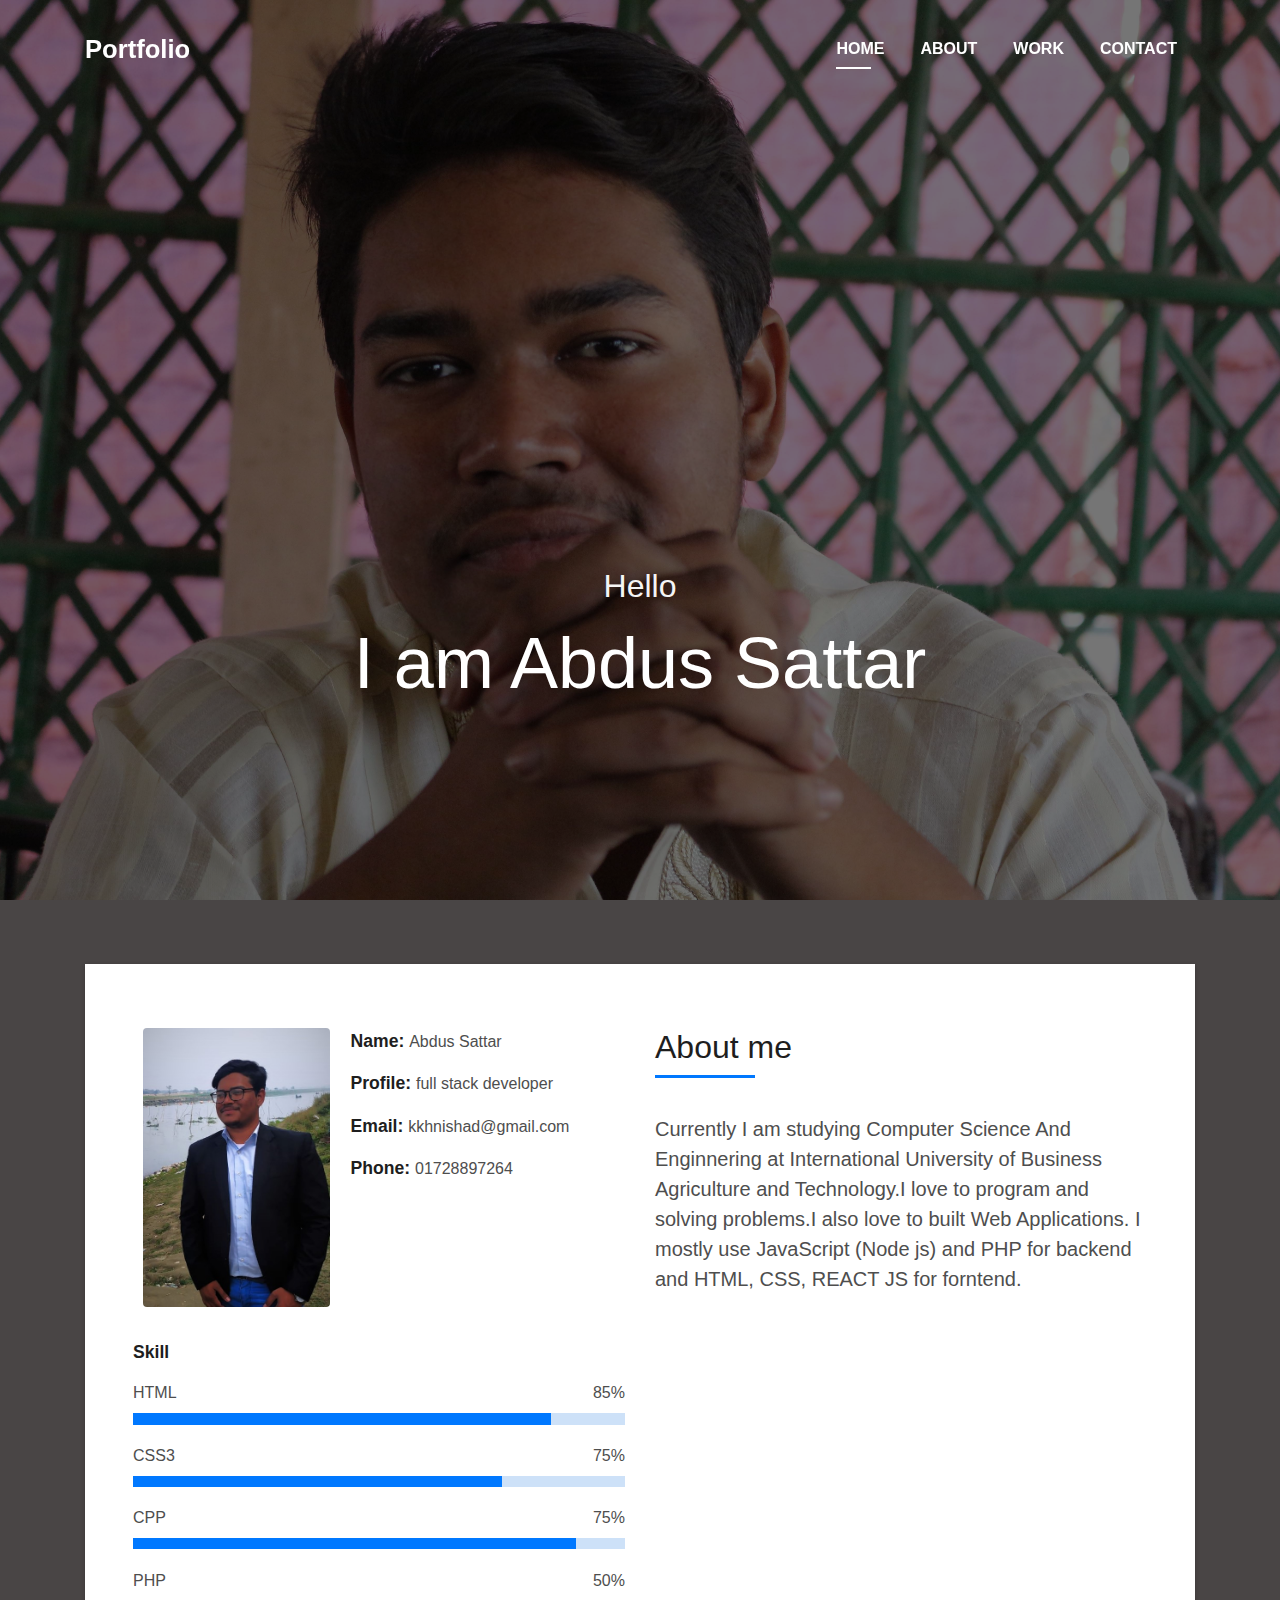
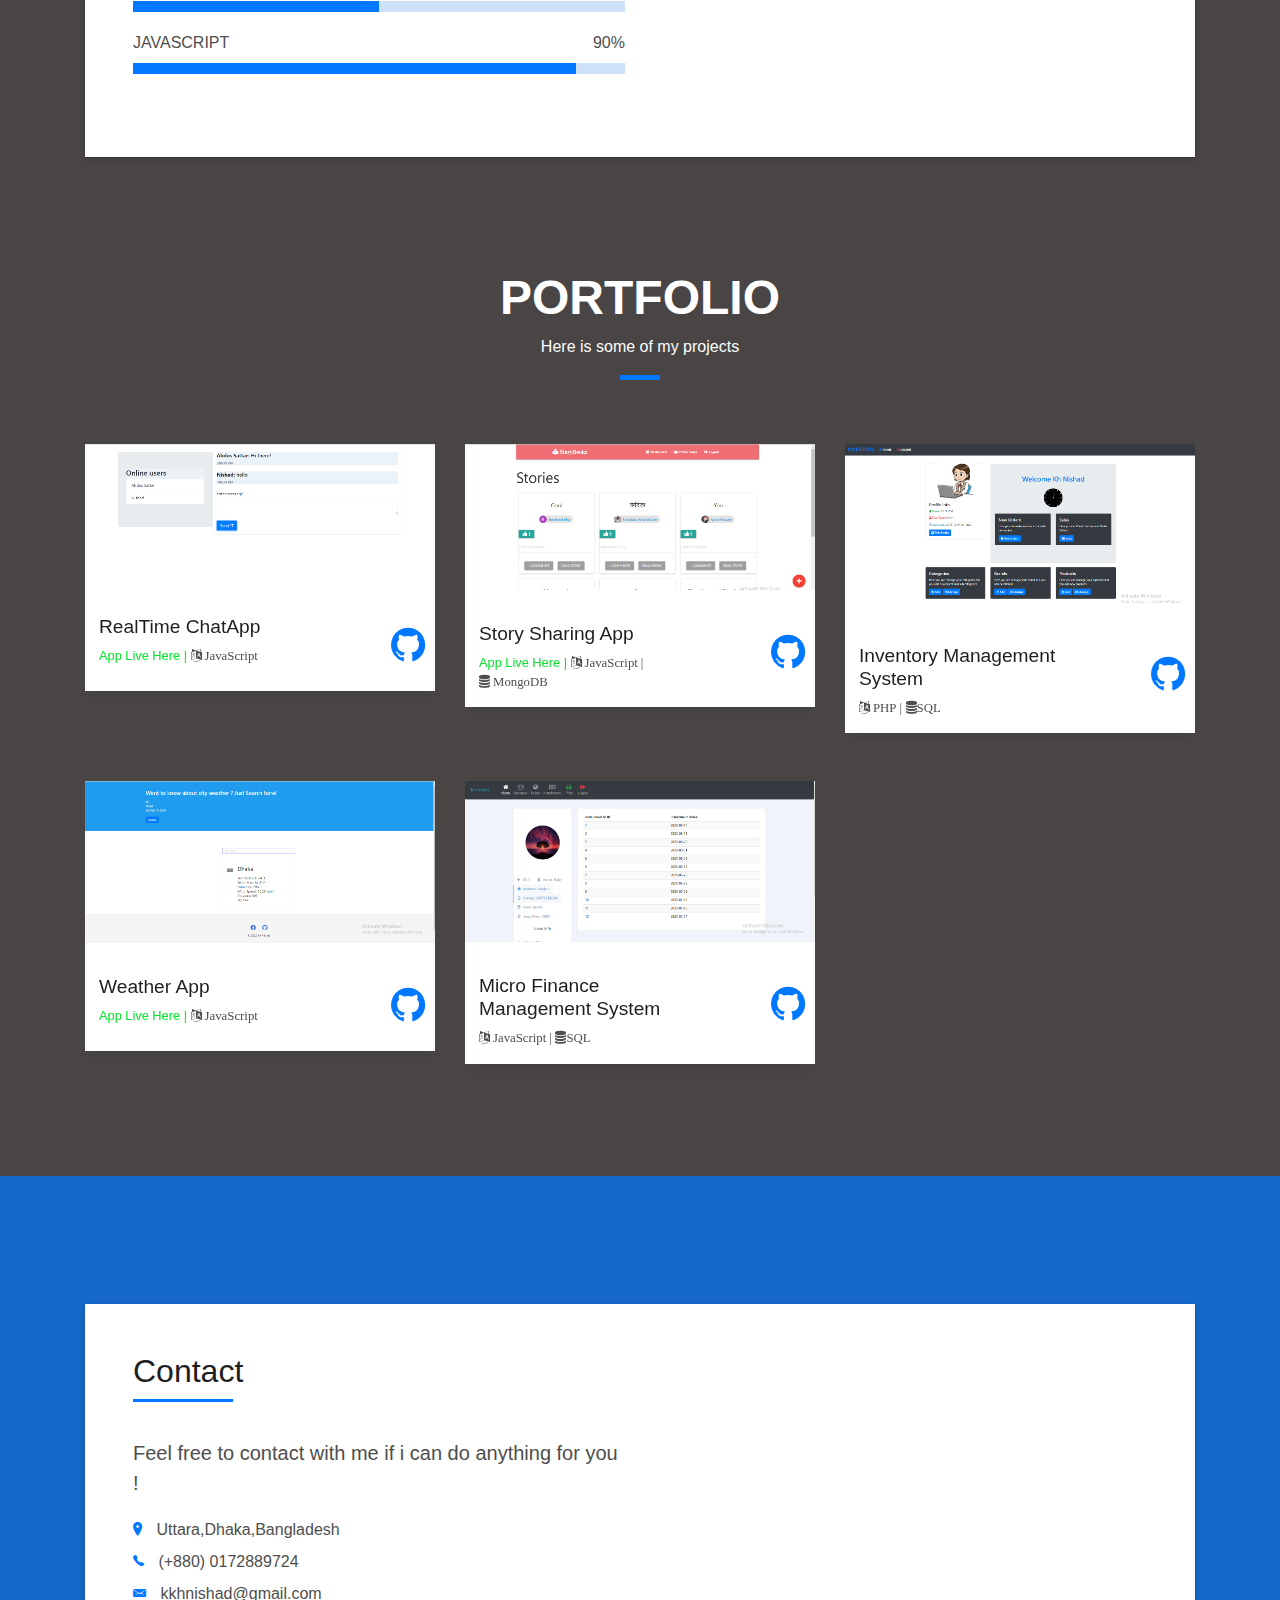
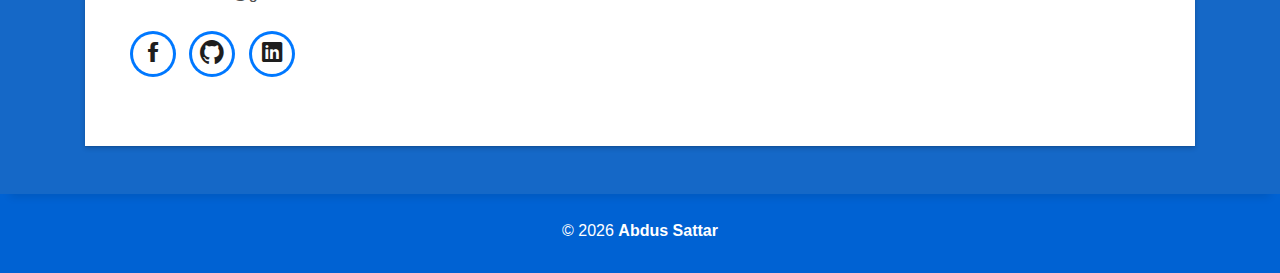
==== index.html @ 688881da "Update index.html" ====
<!DOCTYPE html>
<html lang="en">

<head>
  <meta charset="utf-8">
  <meta content="width=device-width, initial-scale=1.0" name="viewport">

  <title>Abdus Sattar</title>
  <meta content="" name="descriptison">
  <meta content="" name="keywords">
  <link rel="shortcut icon" type="image/x-icon" href="assets/img/icon.jpg" />


  <!-- Vendor CSS Files -->
  <link href="assets/vendor/bootstrap/css/bootstrap.min.css" rel="stylesheet">
  <link href="assets/vendor/font-awesome/css/font-awesome.min.css" rel="stylesheet">
  <link href="assets/vendor/ionicons/css/ionicons.min.css" rel="stylesheet">
  
  <link href="assets/css/style.css" rel="stylesheet">

</head>

<body id="page-top">

  <!-- ======= Header/ Navbar ======= -->
  <nav class="navbar navbar-b navbar-trans navbar-expand-md fixed-top" id="mainNav">
    <div class="container">
      <a class="navbar-brand js-scroll" href="#page-top">Portfolio</a>
      <button class="navbar-toggler collapsed" type="button" data-toggle="collapse" data-target="#navbarDefault" aria-controls="navbarDefault" aria-expanded="false" aria-label="Toggle navigation">
        <span></span>
        <span></span>
        <span></span>
      </button>
      <div class="navbar-collapse collapse justify-content-end" id="navbarDefault">
        <ul class="navbar-nav">
          <li class="nav-item">
            <a class="nav-link js-scroll active" href="index.html">Home</a>
          </li>
          <li class="nav-item">
            <a class="nav-link js-scroll" href="#about">About</a>
          </li>
         
          <li class="nav-item">
            <a class="nav-link js-scroll" href="#work">Work</a>
          </li>
         
          <li class="nav-item">
            <a class="nav-link js-scroll" href="#contact">Contact</a>
          </li>
        </ul>
      </div>
    </div>
  </nav>

  <!-- ======= Intro Section ======= -->
  <div id="home" class="intro route bg-image" style="background-image: url(assets/img/nid.jpg)">
    <div class="overlay-itro"></div>
    <div class="intro-content display-table">
      <div class="table-cell">
        <div class="container">
          <p class="display-6 color-d">Hello</p>
          <h4 class="intro-title mb-4">I am Abdus Sattar</h4>
        </div>
      </div>
    </div>
  </div>
  <!-- End Intro Section -->

  <main id="main">

    <!-- ======= About Section ======= -->
    <section id="about" class="about-mf sect-pt4 route">
      <div class="container">
        <div class="row">
          <div class="col-sm-12">
            <div class="box-shadow-full">
              <div class="row">
                <div class="col-md-6">
                  <div class="row">
                    <div class="col-sm-6 col-md-5">
                      <div class="about-img">
                        <img src="assets/img/nid2.jpg" class="img-fluid rounded b-shadow-a" alt="">
                      </div>
                    </div>
                    <div class="col-sm-6 col-md-7">
                      <div class="about-info">
                        <p><span class="title-s">Name: </span> <span>Abdus Sattar</span></p>
                        <p><span class="title-s">Profile: </span> <span>full stack developer</span></p>
                        <p><span class="title-s">Email: </span> <span>kkhnishad@gmail.com</span></p>
                        <p><span class="title-s">Phone: </span> <span>01728897264</span></p>
                      </div>
                    </div>
                  </div>
                  <div class="skill-mf">
                    <p class="title-s">Skill</p>
                    <span>HTML</span> <span class="pull-right">85%</span>
                    <div class="progress">
                      <div class="progress-bar" role="progressbar" style="width: 85%;" aria-valuenow="85" aria-valuemin="0" aria-valuemax="100"></div>
                    </div>
                    <span>CSS3</span> <span class="pull-right">75%</span>
                    <div class="progress">
                      <div class="progress-bar" role="progressbar" style="width: 75%" aria-valuenow="75" aria-valuemin="0" aria-valuemax="100"></div>
                    </div>
                    <span>CPP</span> <span class="pull-right">75%</span>
                    <div class="progress">
                      <div class="progress-bar" role="progressbar" style="width: 90%" aria-valuenow="90" aria-valuemin="0"
                        aria-valuemax="100"></div>
                    </div>
                    <span>PHP</span> <span class="pull-right">50%</span>
                    <div class="progress">
                      <div class="progress-bar" role="progressbar" style="width: 50%" aria-valuenow="50" aria-valuemin="0" aria-valuemax="100"></div>
                    </div>
                    <span>JAVASCRIPT</span> <span class="pull-right">90%</span>
                    <div class="progress">
                      <div class="progress-bar" role="progressbar" style="width: 90%" aria-valuenow="90" aria-valuemin="0" aria-valuemax="100"></div>
                    </div>
                    
                    
                  </div>
                </div>
                <div class="col-md-6">
                  <div class="about-me pt-4 pt-md-0">
                    <div class="title-box-2">
                      <h5 class="title-left">
                        About me
                      </h5>
                    </div>
                    <p class="lead">
                     Currently I am studying  Computer Science And Enginnering at International University of Business Agriculture and Technology.I love to program and solving problems.I also love to built Web Applications.
                     I mostly use JavaScript (Node js) and PHP for backend and  HTML, CSS, REACT JS for forntend.
                    </p>
                   
                   
                  </div>
                </div>
              </div>
            </div>
          </div>
        </div>
      </div>
    </section><!-- End About Section -->



    <!-- ======= Portfolio Section ======= -->
    <section id="work" class="portfolio-mf sect-pt4 route">
      <div class="container">
        <div class="row">
          <div class="col-sm-12">
            <div class="title-box text-center">
              <h3 class="title-a">
                Portfolio
              </h3>
              <p class="subtitle-a">
                Here is some of my projects
              </p>
              <div class="line-mf"></div>
            </div>
          </div>
        </div>
        <div class="row">
          <div class="col-md-4">
            <div class="work-box">
              <a href="#" data-gall="portfolioGallery" class="venobox">
                <div class="work-img">
                  <img src="assets/img/chat app.PNG" alt="" class="img-fluid">
                </div>
              </a>
              <div class="work-content">
                <div class="row">
                  <div class="col-sm-8">
                    <h2 class="w-title">RealTime ChatApp</h2>
                    <div class="w-more">
                      <a href="https://kkhnishad.herokuapp.com/" class="w-ctegory">App Live Here |</a>
                      <i class="fa fa-language" aria-hidden="true"> JavaScript </i>

                    </div>
                  </div>
                  <div class="col-sm-4">
                    <div class="w-like">
                      <a href="https://github.com/KhNishad/Chat-app-using-socket.io-and-node-js-"> <span class="fa fa-github"></span></a>
                    </div>
                  </div>
                </div>
              </div>
            </div>
          </div>
          <div class="col-md-4">
            <div class="work-box">
              <a href="#" data-gall="portfolioGallery" class="venobox">
                <div class="work-img">
                  <img src="assets/img/storyapp.PNG" alt="Project" class="img-fluid">
                </div>
              </a>
              <div class="work-content">
                <div class="row">
                  <div class="col-sm-8">
                    <h2 class="w-title">Story Sharing App</h2>
                    <div class="w-more">
                      <a href="http://kh-storyapp.herokuapp.com/" class="w-ctegory">App Live Here | </a>
                      <i class="fa fa-language" aria-hidden="true"> JavaScript |</i> 
                      <i class="fa fa-database"> MongoDB</i>

                    </div>
                    
                  </div>
                  <div class="col-sm-4">
                    <div class="w-like">
                      <a href="https://github.com/KhNishad/Story_app-using-nodeJS-and-MongoDB-google-oauth"> <span class="fa fa-github"></span></a>
                    </div>
                  </div>
                </div>
              </div>
            </div>
          </div>
          <div class="col-md-4">
            <div class="work-box">
              <a href="#" data-gall="portfolioGallery" class="venobox">
                <div class="work-img">
                  <img src="assets/img/inventory.png" alt="" class="img-fluid">
                </div>
              </a>
              <div class="work-content">
                <div class="row">
                  <div class="col-sm-8">
                    <h5 class="w-title">Inventory Management System</h2>
                    <div class="w-more">
                       <i class="fa fa-language" aria-hidden="true"> PHP |</i>
                      <i class="fa fa-database">SQL</i>

                      
                    </div>
                  </div>
                  <div class="col-sm-4">
                    <div class="w-like">
                      <a href="https://github.com/KhNishad/Inventory-Management-System-with-Html-Bootstrap-JQuery-and-PHP-"> <span class="fa fa-github"></span></a>
                    </div>
                  </div>
                </div>
              </div>
            </div>
          </div>
          <div class="col-md-4">
            <div class="work-box">
              <a href="#" data-gall="portfolioGallery" class="venobox">
                <div class="work-img">
                  <img src="assets/img/weatherapp.PNG" alt="" class="img-fluid">
                </div>
              </a>
              <div class="work-content">
                <div class="row">
                  <div class="col-sm-8">
                    <h2 class="w-title">Weather App</h2>
                    <div class="w-more">
                      <a href="https://kh-nishad.herokuapp.com/" class="w-ctegory">App Live Here |</a> 
                      <i class="fa fa-language" aria-hidden="true"> JavaScript</i>

                    </div>
                  </div>
                  <div class="col-sm-4">
                    <div class="w-like">
                      <a href="https://github.com/KhNishad/Weather-app-using-node-js-and-openweather-api"> <span class="fa fa-github"></span></a>
                    </div>
                  </div>
                </div>
              </div>
            </div>
          </div>
          <div class="col-md-4">
            <div class="work-box">
              <a href="assets/img/work-5.jpg" data-gall="portfolioGallery" class="venobox">
                <div class="work-img">
                  <img src="assets/img/micro1.PNG" alt="" class="img-fluid">
                </div>
              </a>
              <div class="work-content">
                <div class="row">
                  <div class="col-sm-8">
                    <h2 class="w-title">Micro Finance Management System</h2>
                    <div class="w-more">
                       <i class="fa fa-language" aria-hidden="true"> JavaScript |</i>
                      <i class="fa fa-database">SQL</i>

                    </div>
                  </div>
                  <div class="col-sm-4">
                    <div class="w-like">
                      <a href="https://github.com/KhNishad/Micro-finance-management-system-using-node-js"> <span class="fa fa-github"></span></a>
                    </div>
                  </div>
                </div>
              </div>
            </div>
          </div>
          

        </div>
      </div>
    </section><!-- End Portfolio Section -->

   
   
    <!-- ======= Contact Section ======= -->
    <section class="paralax-mf footer-paralax bg-image sect-mt4 route" style="background-image: url(assets/img/nid.jpg)">
      <div class="overlay-mf"></div>
      <div class="container">
        <div class="row">
          <div class="col-sm-12">
            <div class="contact-mf">
              <div id="contact" class="box-shadow-full">
                <div class="row">
                 
                  <div class="col-md-6">
                    <div class="title-box-2 pt-4 pt-md-0">
                      <h5 class="title-left">
                        Contact 
                      </h5>
                    </div>
                    <div class="more-info">
                      <p class="lead">
                        Feel free to contact with me if i can do anything for you !
                      </p>
                      <ul class="list-ico">
                        <li><span class="ion-ios-location"></span> Uttara,Dhaka,Bangladesh</li>
                        <li><span class="ion-ios-telephone"></span> (+880) 0172889724</li>
                        <li><span class="ion-email"></span> kkhnishad@gmail.com</li>
                      </ul>
                    </div>
                    <div class="socials">
                      <ul>
                        <li><a href="https://www.facebook.com/kh.nishad.9"><span class="ico-circle"><i class="ion-social-facebook"></i></span></a></li>
                        <li><a href="https://github.com/KhNishad"><span class="ico-circle"><i class="ion-social-github"></i></span></a></li>
                        <li><a href="https://www.linkedin.com/in/kh-nishad-793606140/"><span class="ico-circle"><i class="ion-social-linkedin"></i></span></a></li>
                      </ul>
                    </div>
                  </div>
                </div>
              </div>
            </div>
          </div>
        </div>
      </div>
    </section><!-- End Contact Section -->

  </main><!-- End #main -->

  <!-- ======= Footer ======= -->
  <footer>
    <div class="container">
      <div class="row">
        <div class="col-sm-12">
          <div class="copyright-box">
            <p class="copyright">&copy; <script>document.write(new Date().getFullYear())</script> <strong>Abdus Sattar</strong></p>
            
          </div>
        </div>
      </div>
    </div>
  </footer><!-- End  Footer -->

  <a href="#" class="back-to-top"><i class="fa fa-chevron-up"></i></a>
  <div id="preloader"></div>

  <!-- Vendor JS Files -->
  <script src="assets/vendor/jquery/jquery.min.js"></script>
  <script src="assets/vendor/bootstrap/js/bootstrap.bundle.min.js"></script>
  <script src="assets/vendor/waypoints/jquery.waypoints.min.js"></script>
  <script src="assets/vendor/counterup/jquery.counterup.min.js"></script>
 

  <!-- Template Main JS File -->
  <script src="assets/js/main.js"></script>

</body>

</html>
---- assets/css/style.css ----
body {
  background-color: #494545;
  color: #4e4e4e;
}

h1,
h2,
h3,
h4,
h5,
h6 {
  color: #1e1e1e;
}

a {
  color: #1e1e1e;
  transition: all 0.5s ease-in-out;
}

a:hover {
  color: #0078ff;
  text-decoration: none;
  transition: all 0.5s ease-in-out;
}

.p-r {
  position: relative;
}

.color-a {
  color: #0078ff;
}

.color-d {
  color: #f5f5f5;
}

.color-text-a {
  color: #4e4e4e;
}

.box-shadow, .paralax-mf, .service-box, .work-box, .card-blog {
  box-shadow: 0 13px 8px -10px rgba(0, 0, 0, 0.1);
}

.box-shadow-a, .button:hover {
  box-shadow: 0 0 0 4px #cde1f8;
}

.display-5 {
  font-size: 2.5rem;
  font-weight: 300;
  line-height: 1.1;
}

.display-6 {
  font-size: 2rem;
  font-weight: 300;
  line-height: 1.1;
}

.avatar {
  width: 32px;
  height: 32px;
  margin-right: 4px;
  overflow: hidden;
}

.bg-image {
  background-repeat: no-repeat;
  background-attachment: fixed;
  background-size: cover;
  background-position: center center;
  
}

@media (max-width: 1024px) {
  .bg-image {
    background-attachment: scroll;
  }
}

.overlay-mf {
  background-color: #0078ff;
}

.overlay-mf {
  position: absolute;
  top: 0;
  left: 0px;
  padding: 0;
  height: 100%;
  width: 100%;
  opacity: .7;
}

.paralax-mf {
  position: relative;
  padding: 8rem 0;
}

.display-table {
  width: 100%;
  height: 100%;
  display: table;
}

.table-cell {
  display: table-cell;
  vertical-align: middle;
}

/*--/ Sections /--*/
.sect-4 {
  padding: 4rem 0;
}

.sect-pt4 {
  padding-top: 4rem;
}

.sect-mt4 {
  margin-top: 4rem;
}

/*--/ Title s /--*/
.title-s {
  font-weight: 600;
  color: #1e1e1e;
  font-size: 1.1rem;
}

/*--/ Title A /--*/
.title-box {
  margin-bottom: 4rem;
}

.title-a {
  font-size: 3rem;
  font-weight: bold;
  text-transform: uppercase;
  color: #fff;
}

.subtitle-a {
  color: #fdfdfd;
}

.line-mf {
  width: 40px;
  height: 5px;
  background-color: #0078ff;
  margin: 0 auto;
}

/*--/ Title Left /--*/
.title-box-2 {
  margin-bottom: 3rem;
}

.title-left {
  font-size: 2rem;
  position: relative;
}

.title-left:before {
  content: '';
  position: absolute;
  height: 3px;
  background-color: #0078ff;
  width: 100px;
  bottom: -12px;
}

/*------/ Box /------*/
.box-pl2 {
  padding-left: 2rem;
}

.box-shadow-full {
  padding: 3rem 1.25rem;
  position: relative;
  background-color: #fff;
  margin-bottom: 3rem;
  z-index: 2;
  box-shadow: 0 1px 1px 0 rgba(0, 0, 0, 0.06), 0 2px 5px 0 rgba(0, 0, 0, 0.2);
}

@media (min-width: 768px) {
  .box-shadow-full {
    padding: 3rem;
  }
}

/*------/ Socials /------*/
.socials {
  padding: 1.5rem 0;
}

.socials ul li {
  display: inline-block;
}

.socials .ico-circle {
  height: 40px;
  width: 40px;
  font-size: 1.7rem;
  border-radius: 50%;
  line-height: 1.4;
  margin: 0 15px 0 0;
  box-shadow: 0 0 0 3px #0078ff;
  transition: all 500ms ease;
}

.socials .ico-circle:hover {
  background-color: #0078ff;
  color: #fff;
  box-shadow: 0 0 0 3px #cde1f8;
  transition: all 500ms ease;
}

/*------/ Ul resect /------*/
.ul-resect, .socials ul, .list-ico, .blog-wrapper .post-meta ul, .box-comments .list-comments, .widget-sidebar .list-sidebar, .widget-tags ul {
  list-style: none;
  padding-left: 0;
  margin-bottom: 0;
}

.list-ico {
  line-height: 2;
}

.list-ico span {
  color: #0078ff;
  margin-right: 10px;
}

/*------/ Ico Circle /------*/
.ico-circle {
  height: 100px;
  width: 100px;
  font-size: 2rem;
  border-radius: 50%;
  line-height: 1.55;
  margin: 0 auto;
  text-align: center;
  box-shadow: 0 0 0 10px #0078ff;
  display: block;
}

/*------/ Owl Carousel /------*/
.owl-theme .owl-dots {
  text-align: center;
  margin-top: 18px;
}

.owl-theme .owl-dots .owl-dot {
  display: inline-block;
}

.owl-theme .owl-dots .owl-dot span {
  width: 18px;
  height: 7px;
  margin: 5px 5px;
  background: #cde1f8;
  border: 0px solid #cde1f8;
  display: block;
  transition: all 0.6s ease-in-out;
  cursor: pointer;
}

.owl-theme .owl-dots .owl-dot:hover span {
  background-color: #cde1f8;
}

.owl-theme .owl-dots .owl-dot.active span {
  background-color: #1B1B1B;
  width: 25px;
}

/*--/ Scrolltop s /--*/
.scrolltop-mf {
  position: relative;
  display: none;
}

.scrolltop-mf span {
  z-index: 999;
  position: fixed;
  width: 42px;
  height: 42px;
  background-color: #0078ff;
  opacity: .7;
  font-size: 1.6rem;
  line-height: 1.5;
  text-align: center;
  color: #fff;
  top: auto;
  left: auto;
  right: 30px;
  bottom: 50px;
  cursor: pointer;
  border-radius: 50%;
}

/*------/ Back to top button /------*/
.back-to-top {
  position: fixed;
  display: none;
  background: #0078ff;
  color: #fff;
  width: 44px;
  height: 44px;
  text-align: center;
  line-height: 1;
  font-size: 16px;
  border-radius: 50%;
  right: 15px;
  bottom: 15px;
  transition: background 0.5s;
  z-index: 11;
}

.back-to-top i {
  padding-top: 12px;
  color: #fff;
}

@media (max-width: 768px) {
  .back-to-top {
    bottom: 15px;
  }
}

/*------/ Prelaoder /------*/
#preloader {
  position: fixed;
  top: 0;
  left: 0;
  right: 0;
  bottom: 0;
  z-index: 9999;
  overflow: hidden;
  background: #fff;
}

#preloader:before {
  content: "";
  position: fixed;
  top: calc(50% - 30px);
  left: calc(50% - 30px);
  border: 6px solid #f2f2f2;
  border-top: 6px solid #0078ff;
  border-radius: 50%;
  width: 60px;
  height: 60px;
  -webkit-animation: animate-preloader 1s linear infinite;
  animation: animate-preloader 1s linear infinite;
}

@-webkit-keyframes animate-preloader {
  0% {
    transform: rotate(0deg);
  }
  100% {
    transform: rotate(360deg);
  }
}

@keyframes animate-preloader {
  0% {
    transform: rotate(0deg);
  }
  100% {
    transform: rotate(360deg);
  }
}

/*------/ Button /------*/
.button {
  display: inline-block;
  padding: .3rem .6rem;
  text-align: center;
  vertical-align: middle;
  -webkit-user-select: none;
  -moz-user-select: none;
  -ms-user-select: none;
  user-select: none;
  font-size: 1rem;
  border-radius: .3rem;
  border: 1px solid transparent;
  transition: all 500ms ease;
  cursor: pointer;
}

.button:focus {
  outline: 0;
}

.button:hover {
  background-color: #0062d3;
  color: #fff;
  transition: all 500ms ease;
}

.button-a {
  background-color: #0078ff;
  color: #fff;
  border-color: #cde1f8;
}

.button-big {
  padding: .9rem 2.3rem;
  font-size: 1.2rem;
}

.button-rouded {
  border-radius: 5rem;
}

.btn-lg {
  padding: .5rem 1rem;
  font-size: 1.25rem;
  line-height: 1.5;
  border-radius: .3rem;
}

/*--------------------------------------------------------------
# Nav Bar
--------------------------------------------------------------*/
.navbar-b {
  transition: all .5s ease-in-out;
  background-color: transparent;
  padding-top: 1.563rem;
  padding-bottom: 1.563rem;
}

.navbar-b.navbar-reduce {
  box-shadow: 0px 6px 9px 0px rgba(255, 253, 253, 0.06);
}

.navbar-b.navbar-trans .nav-item, .navbar-b.navbar-reduce .nav-item {
  position: relative;
  padding-right: 10px;
  padding-left: 0;
}

@media (min-width: 768px) {
  .navbar-b.navbar-trans .nav-item, .navbar-b.navbar-reduce .nav-item {
    padding-left: 10px;
  }
}

.navbar-b.navbar-trans .nav-link, .navbar-b.navbar-reduce .nav-link {
  color: #fff;
  text-transform: uppercase;
  font-weight: 600;
}

.navbar-b.navbar-trans .nav-link:before, .navbar-b.navbar-reduce .nav-link:before {
  content: '';
  position: absolute;
  margin-left: 0px;
  width: 0%;
  bottom: 0;
  left: 0;
  height: 2px;
  transition: all 500ms ease;
}

@media (min-width: 768px) {
  .navbar-b.navbar-trans .nav-link:before, .navbar-b.navbar-reduce .nav-link:before {
    margin-left: 18px;
  }
}

.navbar-b.navbar-trans .nav-link:hover, .navbar-b.navbar-reduce .nav-link:hover {
  color: #1B1B1B;
}

.navbar-b.navbar-trans .nav-link:hover:before, .navbar-b.navbar-reduce .nav-link:hover:before {
  width: 35px;
}

.navbar-b.navbar-trans .show > .nav-link:before,
.navbar-b.navbar-trans .active > .nav-link:before,
.navbar-b.navbar-trans .nav-link.show:before,
.navbar-b.navbar-trans .nav-link.active:before, .navbar-b.navbar-reduce .show > .nav-link:before,
.navbar-b.navbar-reduce .active > .nav-link:before,
.navbar-b.navbar-reduce .nav-link.show:before,
.navbar-b.navbar-reduce .nav-link.active:before {
  width: 35px;
}

.navbar-b.navbar-trans .nav-link:before {
  background-color: #fff;
}

.navbar-b.navbar-trans .nav-link:hover {
  color: rgb(255, 255, 255);
}

.navbar-b.navbar-trans .show > .nav-link,
.navbar-b.navbar-trans .active > .nav-link,
.navbar-b.navbar-trans .nav-link.show,
.navbar-b.navbar-trans .nav-link.active {
  color: #fff;
}

.navbar-b.navbar-reduce {
  transition: all .5s ease-in-out;
  background-color: rgb(247, 249, 252);
  padding-top: 15px;
  padding-bottom: 15px;
}

.navbar-b.navbar-reduce .nav-link {
  color: #080808;
}

.navbar-b.navbar-reduce .nav-link:before {
  background-color: #f7f8fa;
}

.navbar-b.navbar-reduce .nav-link:hover {
  color: #0078ff;
}

.navbar-b.navbar-reduce .show > .nav-link,
.navbar-b.navbar-reduce .active > .nav-link,
.navbar-b.navbar-reduce .nav-link.show,
.navbar-b.navbar-reduce .nav-link.active {
  color: #0078ff;
}

.navbar-b.navbar-reduce .navbar-brand {
  color: #0078ff;
}

.navbar-b.navbar-reduce .navbar-toggler span {
  background-color: #1B1B1B;
}

.navbar-b .navbar-brand {
  color: #fff;
  font-size: 1.6rem;
  font-weight: 600;
}

.navbar-b .navbar-nav .dropdown-item.show .dropdown-menu,
.navbar-b .dropdown.show .dropdown-menu,
.navbar-b .dropdown-btn.show .dropdown-menu {
  transform: translate3d(0px, 0px, 0px);
  visibility: visible !important;
}

.navbar-b .dropdown-menu {
  margin: 1.12rem 0 0;
  border-radius: 0;
}

.navbar-b .dropdown-menu .dropdown-item {
  padding: .7rem 1.7rem;
  transition: all 500ms ease;
}

.navbar-b .dropdown-menu .dropdown-item:hover {
  background-color: #0078ff;
  color: #fff;
  transition: all 500ms ease;
}

.navbar-b .dropdown-menu .dropdown-item.active {
  background-color: #0078ff;
}

/*--/ Hamburger Navbar /--*/
.navbar-toggler {
  position: relative;
}

.navbar-toggler:focus,
.navbar-toggler:active {
  outline: 0;
}

.navbar-toggler span {
  display: block;
  background-color: #fff;
  height: 3px;
  width: 25px;
  margin-top: 4px;
  margin-bottom: 4px;
  transform: rotate(0deg);
  left: 0;
  opacity: 1;
}

.navbar-toggler span:nth-child(1),
.navbar-toggler span:nth-child(3) {
  transition: transform .35s ease-in-out;
}

.navbar-toggler:not(.collapsed) span:nth-child(1) {
  position: absolute;
  left: 12px;
  top: 10px;
  transform: rotate(135deg);
  opacity: 0.9;
}

.navbar-toggler:not(.collapsed) span:nth-child(2) {
  height: 12px;
  visibility: hidden;
  background-color: transparent;
}

.navbar-toggler:not(.collapsed) span:nth-child(3) {
  position: absolute;
  left: 12px;
  top: 10px;
  transform: rotate(-135deg);
  opacity: 0.9;
}

/*--------------------------------------------------------------
# Intro Section
--------------------------------------------------------------*/
.intro {
  height: 100vh;
  position: relative;
  color: #fff;
}

.intro .intro-content {
  text-align: center;
  margin-top: 200px;
  position: absolute;
}

.intro .overlay-itro {
  background-color: rgba(0, 0, 0, 0.6);
  position: absolute;
  top: 0;
  left: 0px;
  padding: 0;
  height: 100%;
  width: 100%;
  opacity: .9;
}

.intro .intro-title {
  color: #fff;
  font-weight: 400;
  /* font-size: 1rem; */
}

@media (min-width: 768px) {
  .intro .intro-title {
    font-size: 4.5rem;
  }
}

.intro .intro-subtitle {
  font-size: 1.5rem;
  font-weight: 300;
}

@media (min-width: 768px) {
  .intro .intro-subtitle {
    font-size: 2.5rem;
  }
}

.intro .text-slider-items {
  display: none;
}

.intro-single {
  height: 350px;
}

.intro-single .intro-content {
  margin-top: 30px;
}

.intro-single .intro-title {
  text-transform: uppercase;
  font-size: 3rem;
}

@media (min-width: 768px) {
  .intro-single .intro-title {
    font-size: 3.5rem;
  }
}

.intro-single .breadcrumb {
  background-color: transparent;
  color: #0078ff;
}

.intro-single .breadcrumb .breadcrumb-item:before {
  color: #cde1f8;
}

.intro-single .breadcrumb .breadcrumb-item.active {
  color: #cde1f8;
}

.intro-single .breadcrumb a {
  color: #fff;
}

/*--------------------------------------------------------------
# About
--------------------------------------------------------------*/
.about-mf .box-shadow-full {
  padding-top: 4rem;
  padding-bottom: 4rem;
}

.about-mf .about-img {
  margin-bottom: 2rem;
}

.about-mf .about-img img {
  margin-left: 10px;
}

@media (min-width: 767px) {
  .about-mf .box-pl2 {
    margin-top: 3rem;
    padding-left: 0rem;
  }
}

.skill-mf span {
  color: #4e4e4e;
}

.skill-mf .progress {
  background-color: #cde1f8;
  margin: .5rem 0 1.2rem 0;
  border-radius: 0;
  height: .7rem;
}

.skill-mf .progress .progress-bar {
  height: .7rem;
  background-color: #0078ff;
}

/*--------------------------------------------------------------
# Services
--------------------------------------------------------------*/
.service-box {
  background-color: #fff;
  padding: 2.5rem 1.3rem;
  border-radius: 1rem;
  margin-bottom: 3rem;
}

.service-box:hover .ico-circle {
  transition: all 500ms ease;
  color: #fff;
  background-color: #0078ff;
  box-shadow: 0 0 0 10px #cde1f8;
}

.service-box .service-ico {
  margin-bottom: 1rem;
  color: #1e1e1e;
}

.service-box .ico-circle {
  transition: all 500ms ease;
  font-size: 4rem;
}

.service-box .s-title {
  font-size: 1.4rem;
  text-transform: uppercase;
  text-align: center;
  padding: .4rem 0;
}

.service-box .s-description {
  color: #4e4e4e;
}


/*--------------------------------------------------------------
# Portfolio
--------------------------------------------------------------*/
.work-box {
  margin-bottom: 3rem;
  -webkit-backface-visibility: hidden;
  backface-visibility: hidden;
  background-color: #fff;
}

.work-box:hover img {
  transform: scale(1.3);
}

.work-img {
  display: block;
  overflow: hidden;
}

.work-img img {
  transition: all 1s;
}

.work-content {
  padding: 2rem 3% 1rem 4%;
}

.work-content .w-more {
  color: #4e4e4e;
  font-size: .8rem;
}

.work-content .w-more .w-ctegory {
  color: #06e22b;
}

.work-content .w-like {
  font-size: 2.5rem;
  color: #0078ff;
  float: right;
}

.work-content .w-like a {
  color: #0078ff;
}

.work-content .w-like .num-like {
  font-size: .7rem;
}

.w-title {
  font-size: 1.2rem;
}

/*--------------------------------------------------------------
# Portfolio Details
--------------------------------------------------------------*/
.portfolio-details {
  padding-top: 30px;
}

.portfolio-details .portfolio-details-container {
  position: relative;
}

.portfolio-details .portfolio-details-carousel {
  position: relative;
  z-index: 1;
}

.portfolio-details .portfolio-details-carousel .owl-nav, .portfolio-details .portfolio-details-carousel .owl-dots {
  margin-top: 5px;
  text-align: left;
}

.portfolio-details .portfolio-details-carousel .owl-dot {
  display: inline-block;
  margin: 0 10px 0 0;
  width: 12px;
  height: 12px;
  border-radius: 50%;
  background-color: #ddd !important;
}

.portfolio-details .portfolio-details-carousel .owl-dot.active {
  background-color: #0078ff !important;
}

.portfolio-details .portfolio-info {
  padding: 30px;
  position: absolute;
  right: 0;
  bottom: -70px;
  background: #fff;
  box-shadow: 0px 2px 15px rgba(0, 0, 0, 0.1);
  z-index: 2;
}

.portfolio-details .portfolio-info h3 {
  font-size: 22px;
  font-weight: 700;
  margin-bottom: 20px;
  padding-bottom: 20px;
  border-bottom: 1px solid #eee;
}

.portfolio-details .portfolio-info ul {
  list-style: none;
  padding: 0;
  font-size: 15px;
}

.portfolio-details .portfolio-info ul li + li {
  margin-top: 10px;
}

.portfolio-details .portfolio-description {
  padding-top: 50px;
}

.portfolio-details .portfolio-description h2 {
  width: 50%;
  font-size: 26px;
  font-weight: 700;
  margin-bottom: 20px;
}

.portfolio-details .portfolio-description p {
  padding: 0 0 0 0;
}

@media (max-width: 768px) {
  .portfolio-details .portfolio-description h2 {
    width: 100%;
  }
  .portfolio-details .portfolio-info {
    position: static;
    margin-top: 30px;
  }
}

/*--------------------------------------------------------------
# Contact
--------------------------------------------------------------*/
.footer-paralax {
  padding: 4rem 0 0 0;
}

.contact-mf {
  margin-top: 4rem;
}

@media (min-width: 767px) {
  .contact-mf .box-pl2 {
    margin-top: 3rem;
    padding-left: 0rem;
  }
}





@-webkit-keyframes animate-loading {
  0% {
    transform: rotate(0deg);
  }
  100% {
    transform: rotate(360deg);
  }
}

@keyframes animate-loading {
  0% {
    transform: rotate(0deg);
  }
  100% {
    transform: rotate(360deg);
  }
}


/*--------------------------------------------------------------
# Footer
--------------------------------------------------------------*/
footer {
  text-align: center;
  color: #fff;
  padding: 25px 0;
  background: #0062d3;
}

footer .copyright {
  margin-bottom: .3rem;
}

footer .credits {
  margin-bottom: 0;
}

footer .credits a {
  color: #fff;
}
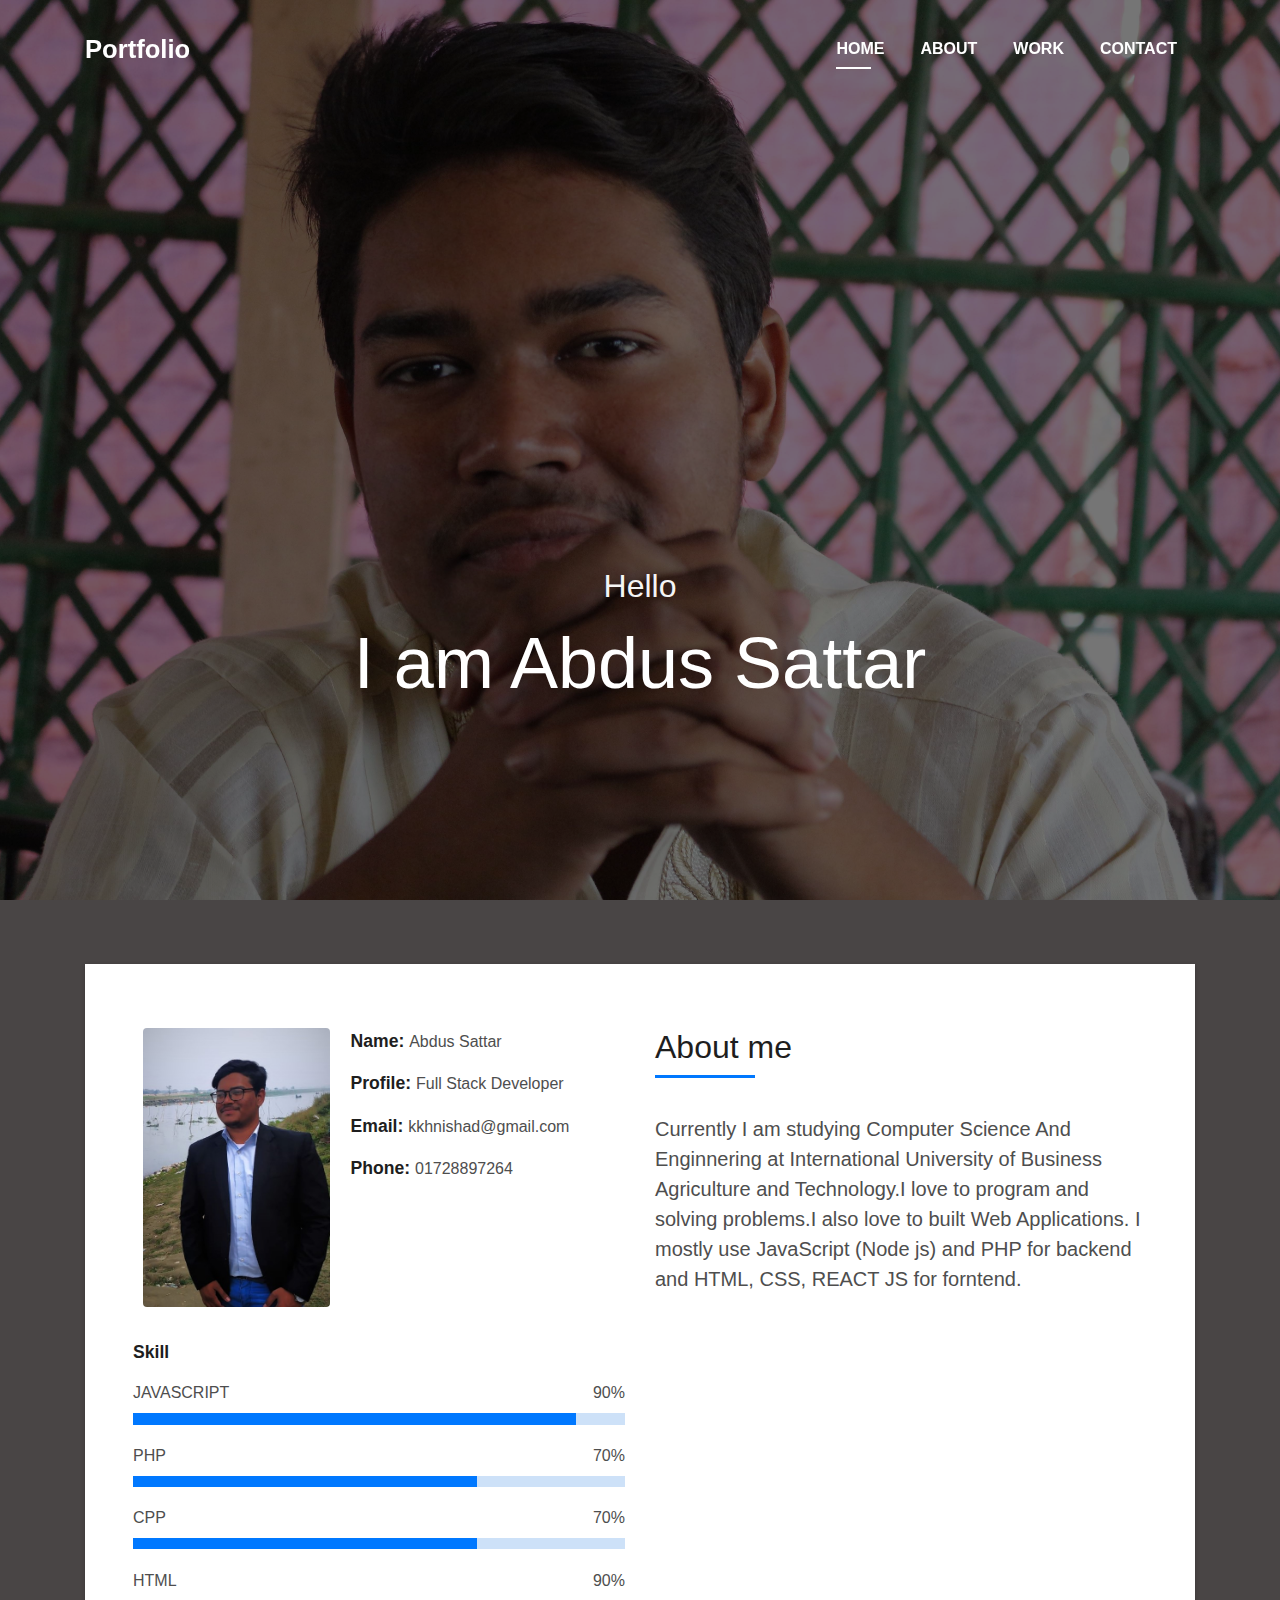
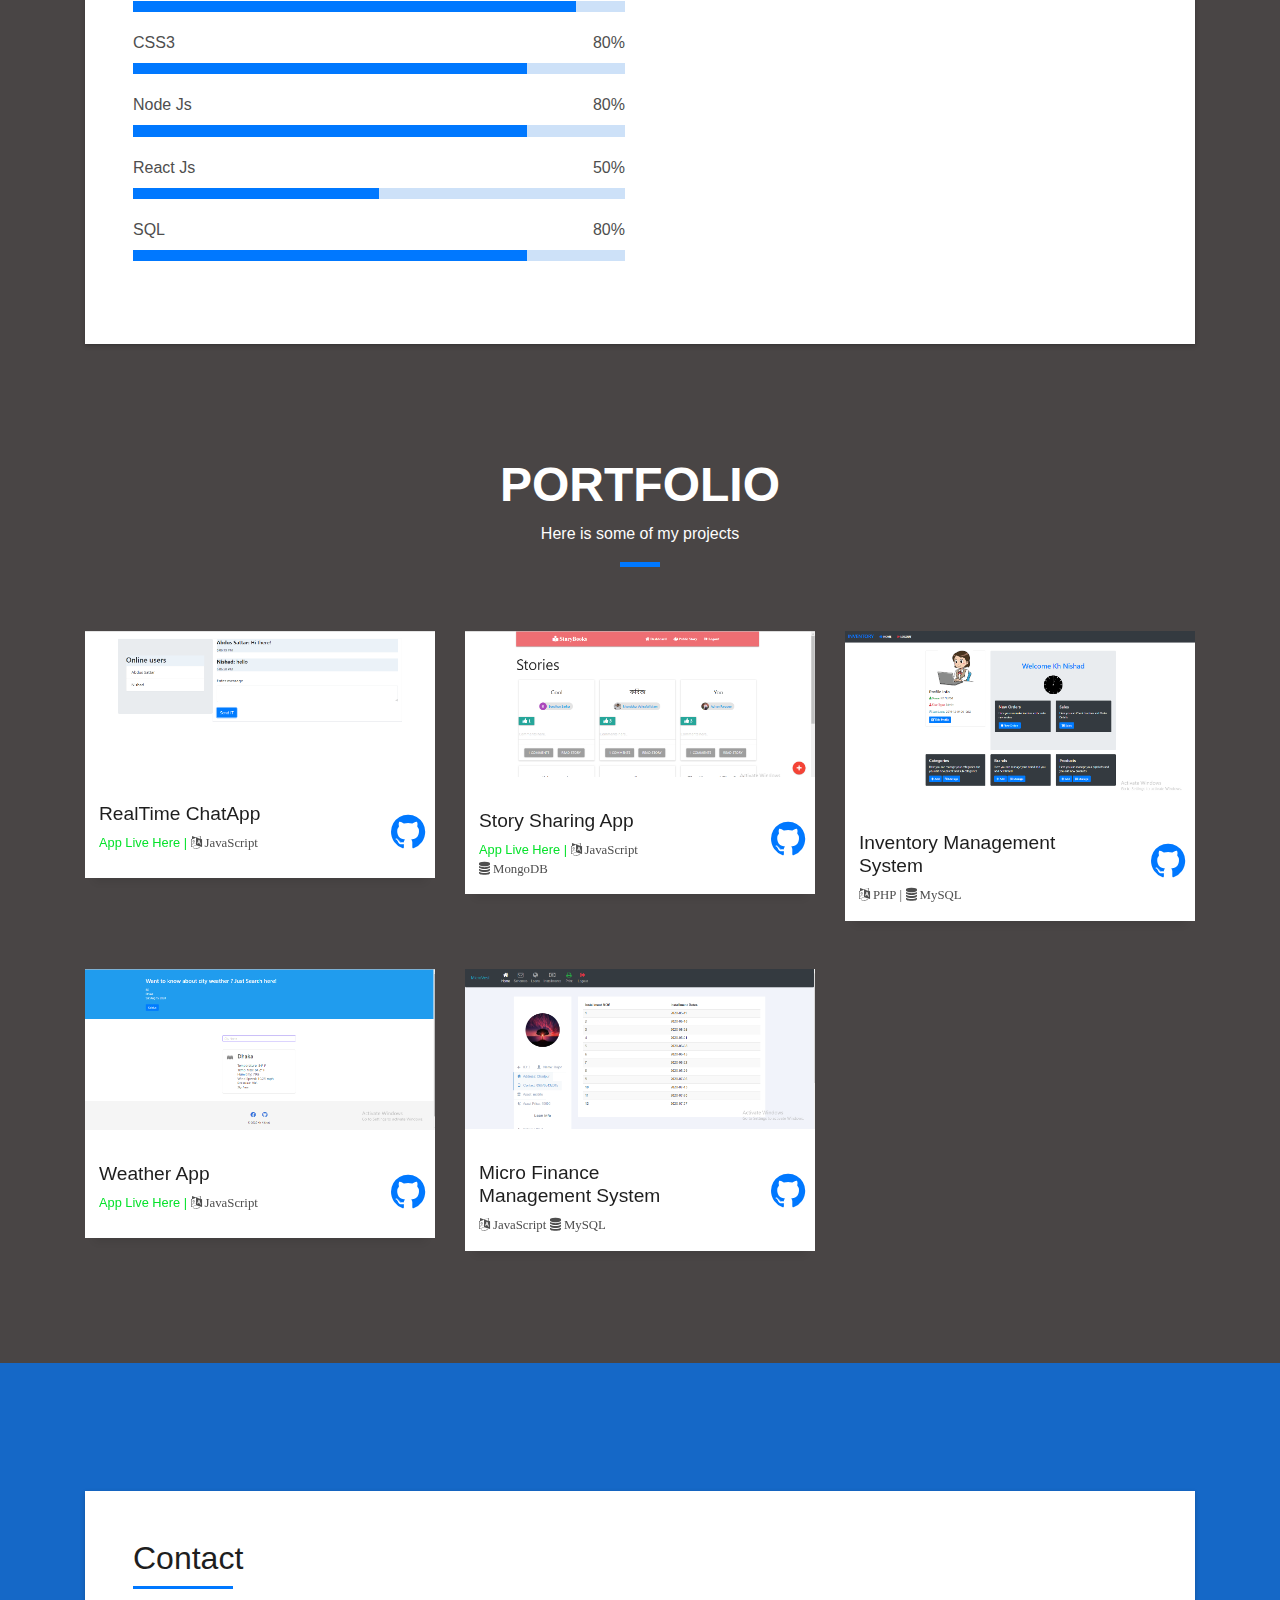
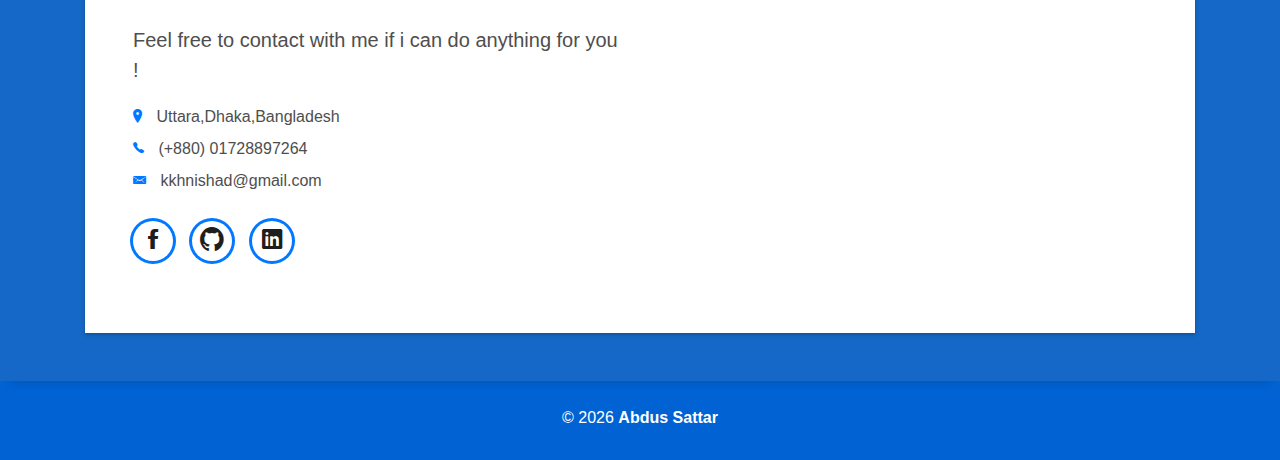
==== commit b5e7b020: "Update index.html" ====
--- a/index.html
+++ b/index.html
@@ -85,7 +85,7 @@
                     <div class="col-sm-6 col-md-7">
                       <div class="about-info">
                         <p><span class="title-s">Name: </span> <span>Abdus Sattar</span></p>
-                        <p><span class="title-s">Profile: </span> <span>full stack developer</span></p>
+                        <p><span class="title-s">Profile: </span> <span>Full Stack Developer</span></p>
                         <p><span class="title-s">Email: </span> <span>kkhnishad@gmail.com</span></p>
                         <p><span class="title-s">Phone: </span> <span>01728897264</span></p>
                       </div>
@@ -93,27 +93,42 @@
                   </div>
                   <div class="skill-mf">
                     <p class="title-s">Skill</p>
-                    <span>HTML</span> <span class="pull-right">85%</span>
-                    <div class="progress">
-                      <div class="progress-bar" role="progressbar" style="width: 85%;" aria-valuenow="85" aria-valuemin="0" aria-valuemax="100"></div>
-                    </div>
-                    <span>CSS3</span> <span class="pull-right">75%</span>
-                    <div class="progress">
-                      <div class="progress-bar" role="progressbar" style="width: 75%" aria-valuenow="75" aria-valuemin="0" aria-valuemax="100"></div>
-                    </div>
-                    <span>CPP</span> <span class="pull-right">75%</span>
-                    <div class="progress">
-                      <div class="progress-bar" role="progressbar" style="width: 90%" aria-valuenow="90" aria-valuemin="0"
+                     <span>JAVASCRIPT</span> <span class="pull-right">90%</span>
+                    <div class="progress">
+                      <div class="progress-bar" role="progressbar" style="width: 90%" aria-valuenow="90" aria-valuemin="0" aria-valuemax="100"></div>
+                    </div>
+                    <span>PHP</span> <span class="pull-right">70%</span>
+                    <div class="progress">
+                      <div class="progress-bar" role="progressbar" style="width: 70%" aria-valuenow="50" aria-valuemin="0" aria-valuemax="100"></div>
+                    </div>
+                    <span>CPP</span> <span class="pull-right">70%</span>
+                    <div class="progress">
+                      <div class="progress-bar" role="progressbar" style="width: 70%" aria-valuenow="90" aria-valuemin="0"
                         aria-valuemax="100"></div>
                     </div>
-                    <span>PHP</span> <span class="pull-right">50%</span>
+                    <span>HTML</span> <span class="pull-right">90%</span>
+                    <div class="progress">
+                      <div class="progress-bar" role="progressbar" style="width: 90%;" aria-valuenow="85" aria-valuemin="0" aria-valuemax="100"></div>
+                    </div>
+                    <span>CSS3</span> <span class="pull-right">80%</span>
+                    <div class="progress">
+                      <div class="progress-bar" role="progressbar" style="width: 80%" aria-valuenow="75" aria-valuemin="0" aria-valuemax="100"></div>
+                    </div>
+                    <span>Node Js</span> <span class="pull-right">80%</span>
+                    <div class="progress">
+                      <div class="progress-bar" role="progressbar" style="width: 80%" aria-valuenow="90" aria-valuemin="0"
+                        aria-valuemax="100"></div>
+                    </div>
+                    <span>React Js</span> <span class="pull-right">50%</span>
                     <div class="progress">
                       <div class="progress-bar" role="progressbar" style="width: 50%" aria-valuenow="50" aria-valuemin="0" aria-valuemax="100"></div>
                     </div>
-                    <span>JAVASCRIPT</span> <span class="pull-right">90%</span>
-                    <div class="progress">
-                      <div class="progress-bar" role="progressbar" style="width: 90%" aria-valuenow="90" aria-valuemin="0" aria-valuemax="100"></div>
-                    </div>
+                    <span>SQL</span> <span class="pull-right">80%</span>
+                    <div class="progress">
+                      <div class="progress-bar" role="progressbar" style="width: 80%" aria-valuenow="50" aria-valuemin="0" aria-valuemax="100"></div>
+                    </div>
+                    
+                   
                     
                     
                   </div>
@@ -198,7 +213,7 @@
                     <h2 class="w-title">Story Sharing App</h2>
                     <div class="w-more">
                       <a href="http://kh-storyapp.herokuapp.com/" class="w-ctegory">App Live Here | </a>
-                      <i class="fa fa-language" aria-hidden="true"> JavaScript |</i> 
+                      <i class="fa fa-language" aria-hidden="true"> JavaScript </i> 
                       <i class="fa fa-database"> MongoDB</i>
 
                     </div>
@@ -226,7 +241,7 @@
                     <h5 class="w-title">Inventory Management System</h2>
                     <div class="w-more">
                        <i class="fa fa-language" aria-hidden="true"> PHP |</i>
-                      <i class="fa fa-database">SQL</i>
+                      <i class="fa fa-database"> MySQL</i>
 
                       
                     </div>
@@ -278,8 +293,8 @@
                   <div class="col-sm-8">
                     <h2 class="w-title">Micro Finance Management System</h2>
                     <div class="w-more">
-                       <i class="fa fa-language" aria-hidden="true"> JavaScript |</i>
-                      <i class="fa fa-database">SQL</i>
+                       <i class="fa fa-language" aria-hidden="true"> JavaScript </i>
+                      <i class="fa fa-database"> MySQL</i>
 
                     </div>
                   </div>
@@ -322,7 +337,7 @@
                       </p>
                       <ul class="list-ico">
                         <li><span class="ion-ios-location"></span> Uttara,Dhaka,Bangladesh</li>
-                        <li><span class="ion-ios-telephone"></span> (+880) 0172889724</li>
+                        <li><span class="ion-ios-telephone"></span> (+880) 01728897264</li>
                         <li><span class="ion-email"></span> kkhnishad@gmail.com</li>
                       </ul>
                     </div>
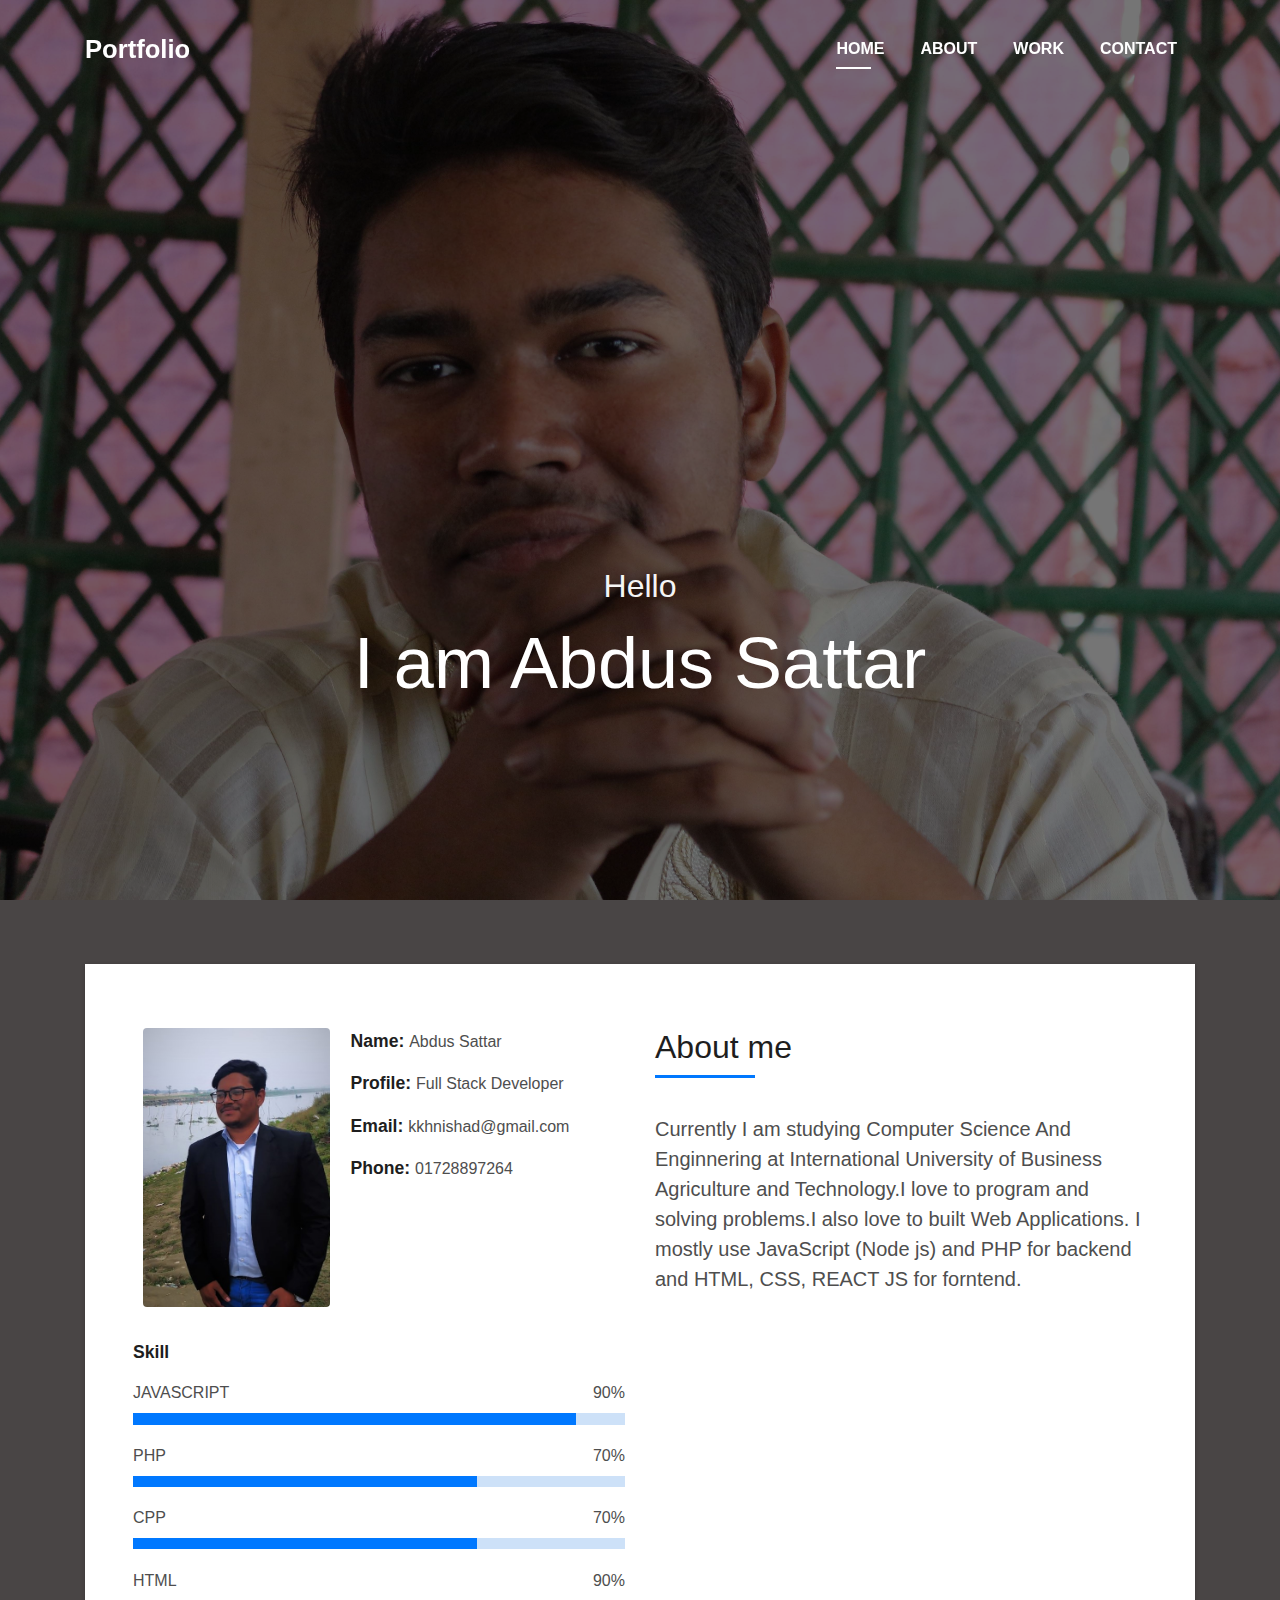
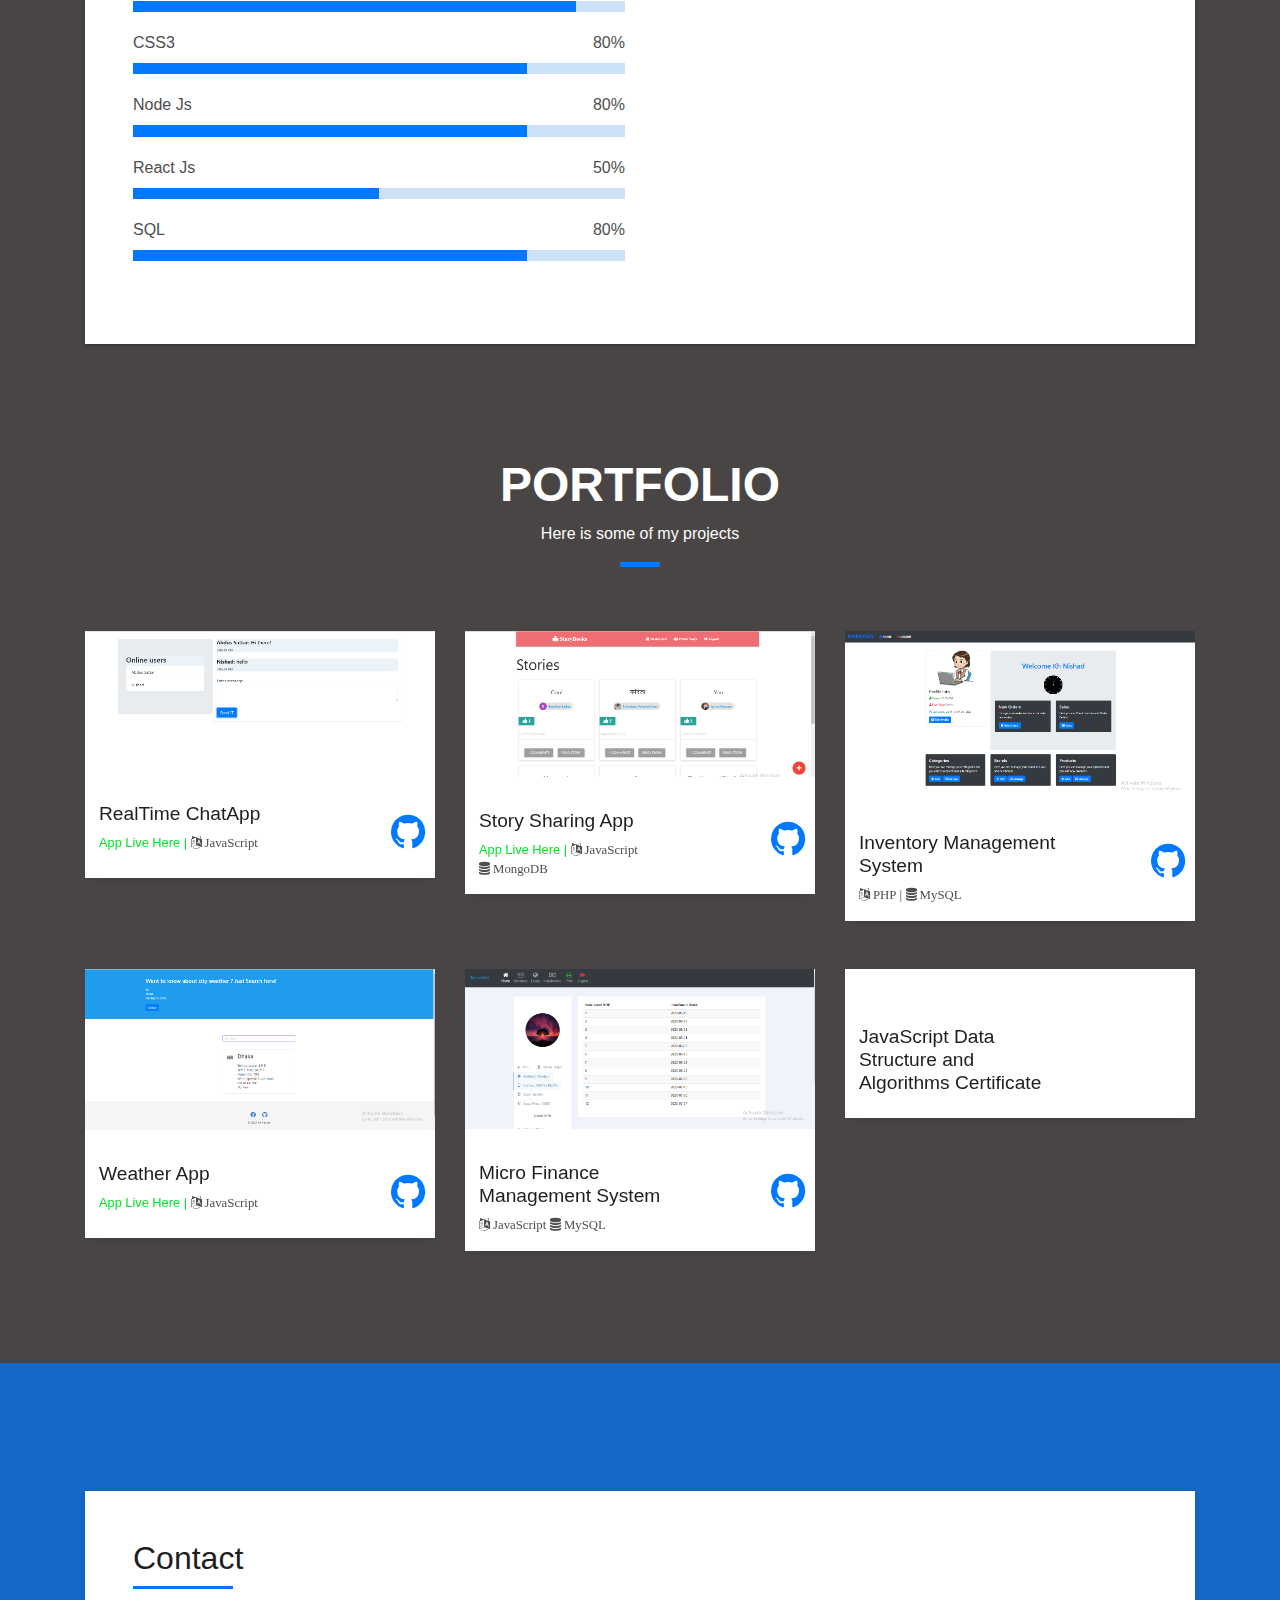
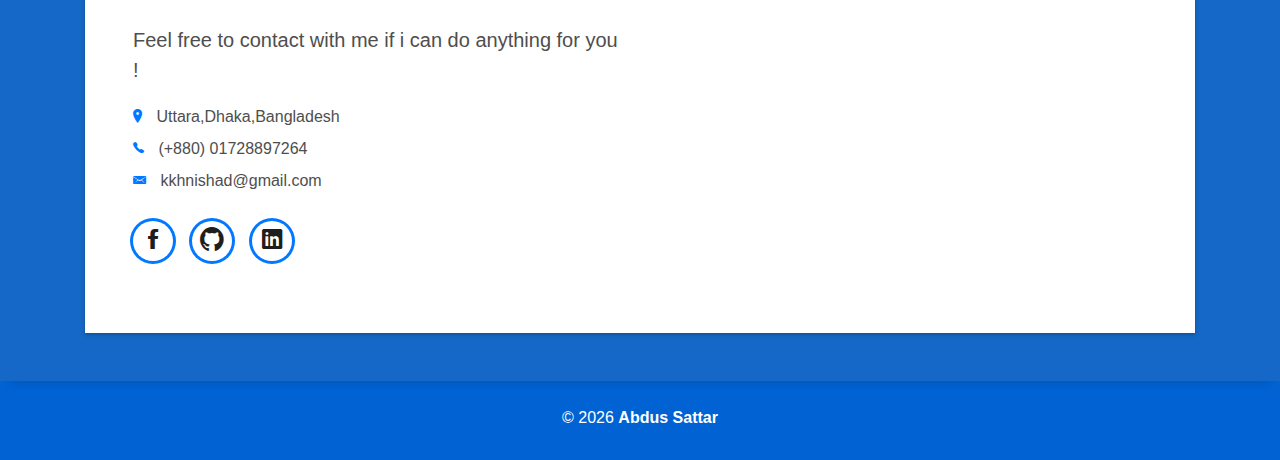
==== commit 10e1685d: "Update index.html" ====
--- a/index.html
+++ b/index.html
@@ -308,6 +308,33 @@
             </div>
           </div>
           
+          
+          
+             <div class="col-md-4">
+            <div class="work-box">
+              <a href="assets/img/work-5.jpg" data-gall="portfolioGallery" class="venobox">
+                <div class="work-img">
+                  <img src="assets/img/certificate.PNG" alt="" class="img-fluid">
+                </div>
+              </a>
+              <div class="work-content">
+                <div class="row">
+                  <div class="col-sm-8">
+                    <h2 class="w-title">JavaScript Data Structure and Algorithms Certificate </h2>
+                    <div class="w-more">
+                      
+
+                    </div>
+                  </div>
+                  <div class="col-sm-4">
+                    
+                  </div>
+                </div>
+              </div>
+            </div>
+          </div>
+          
+          
 
         </div>
       </div>
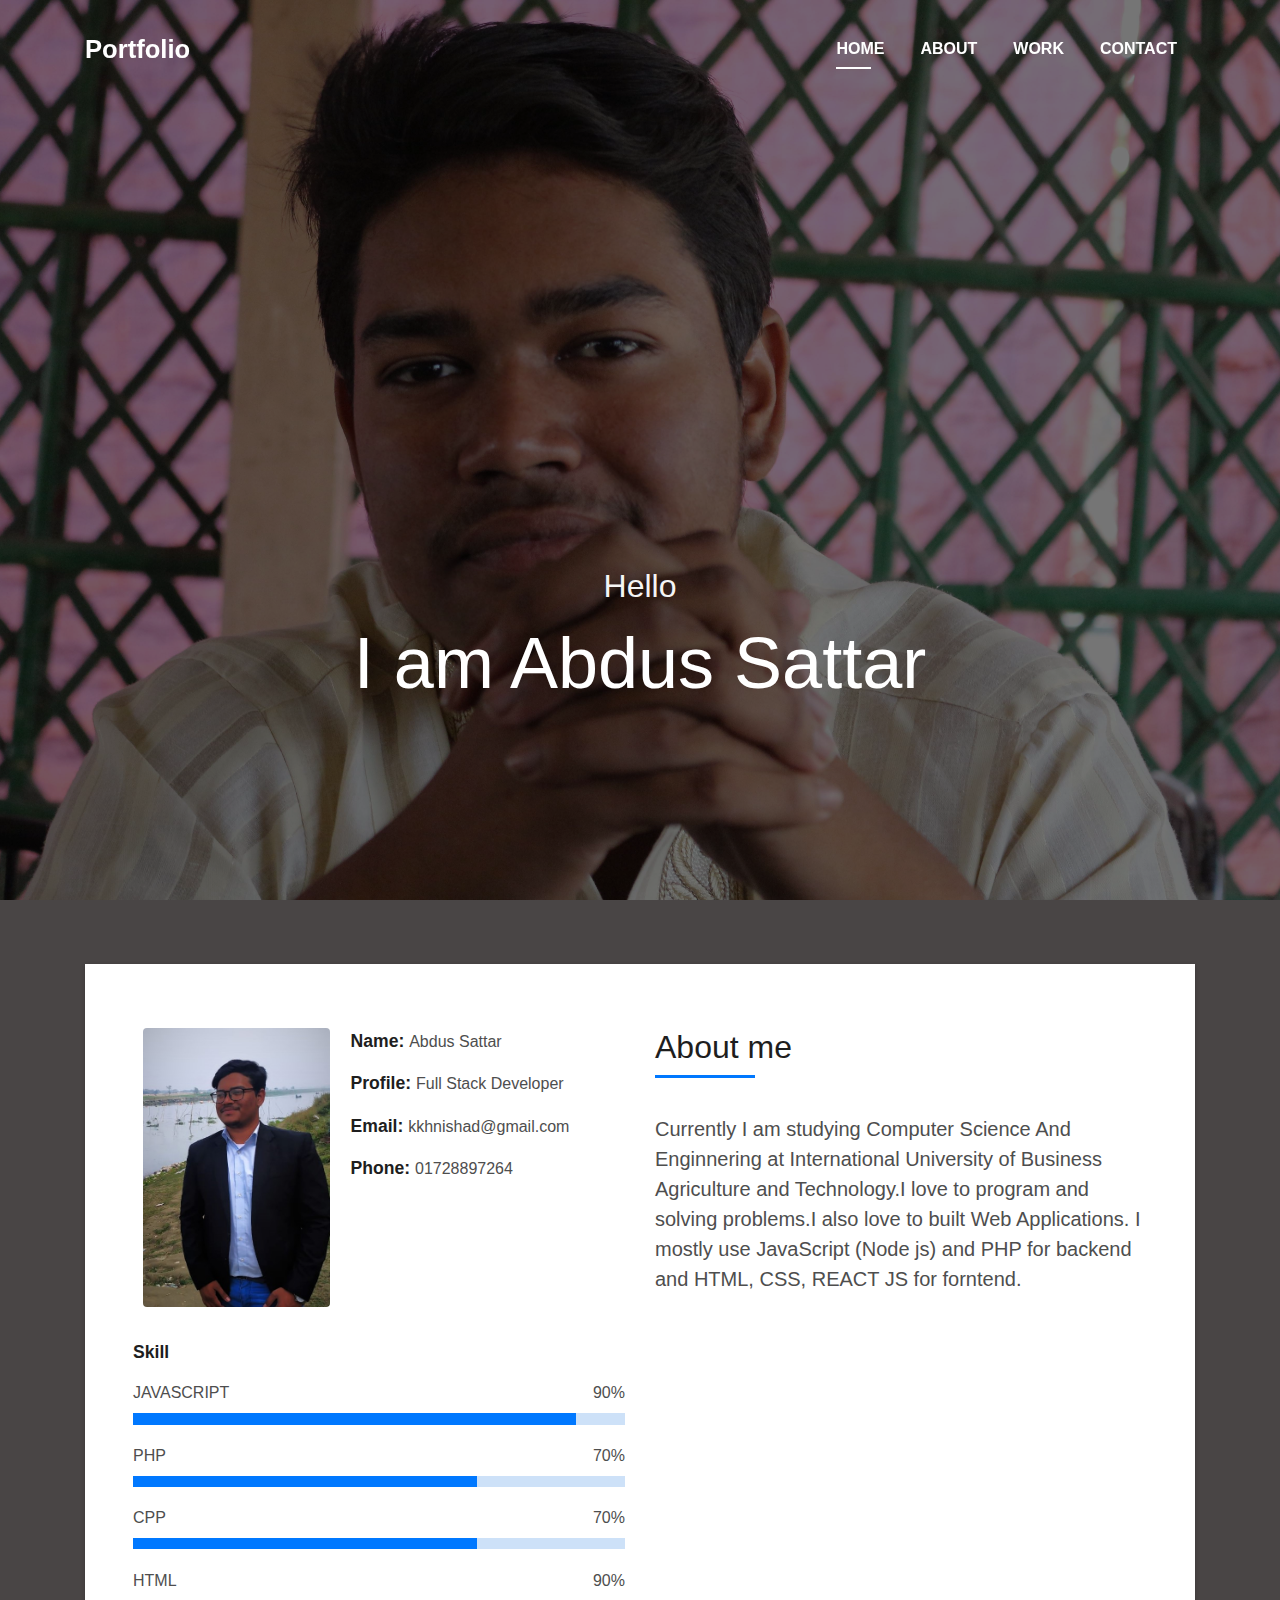
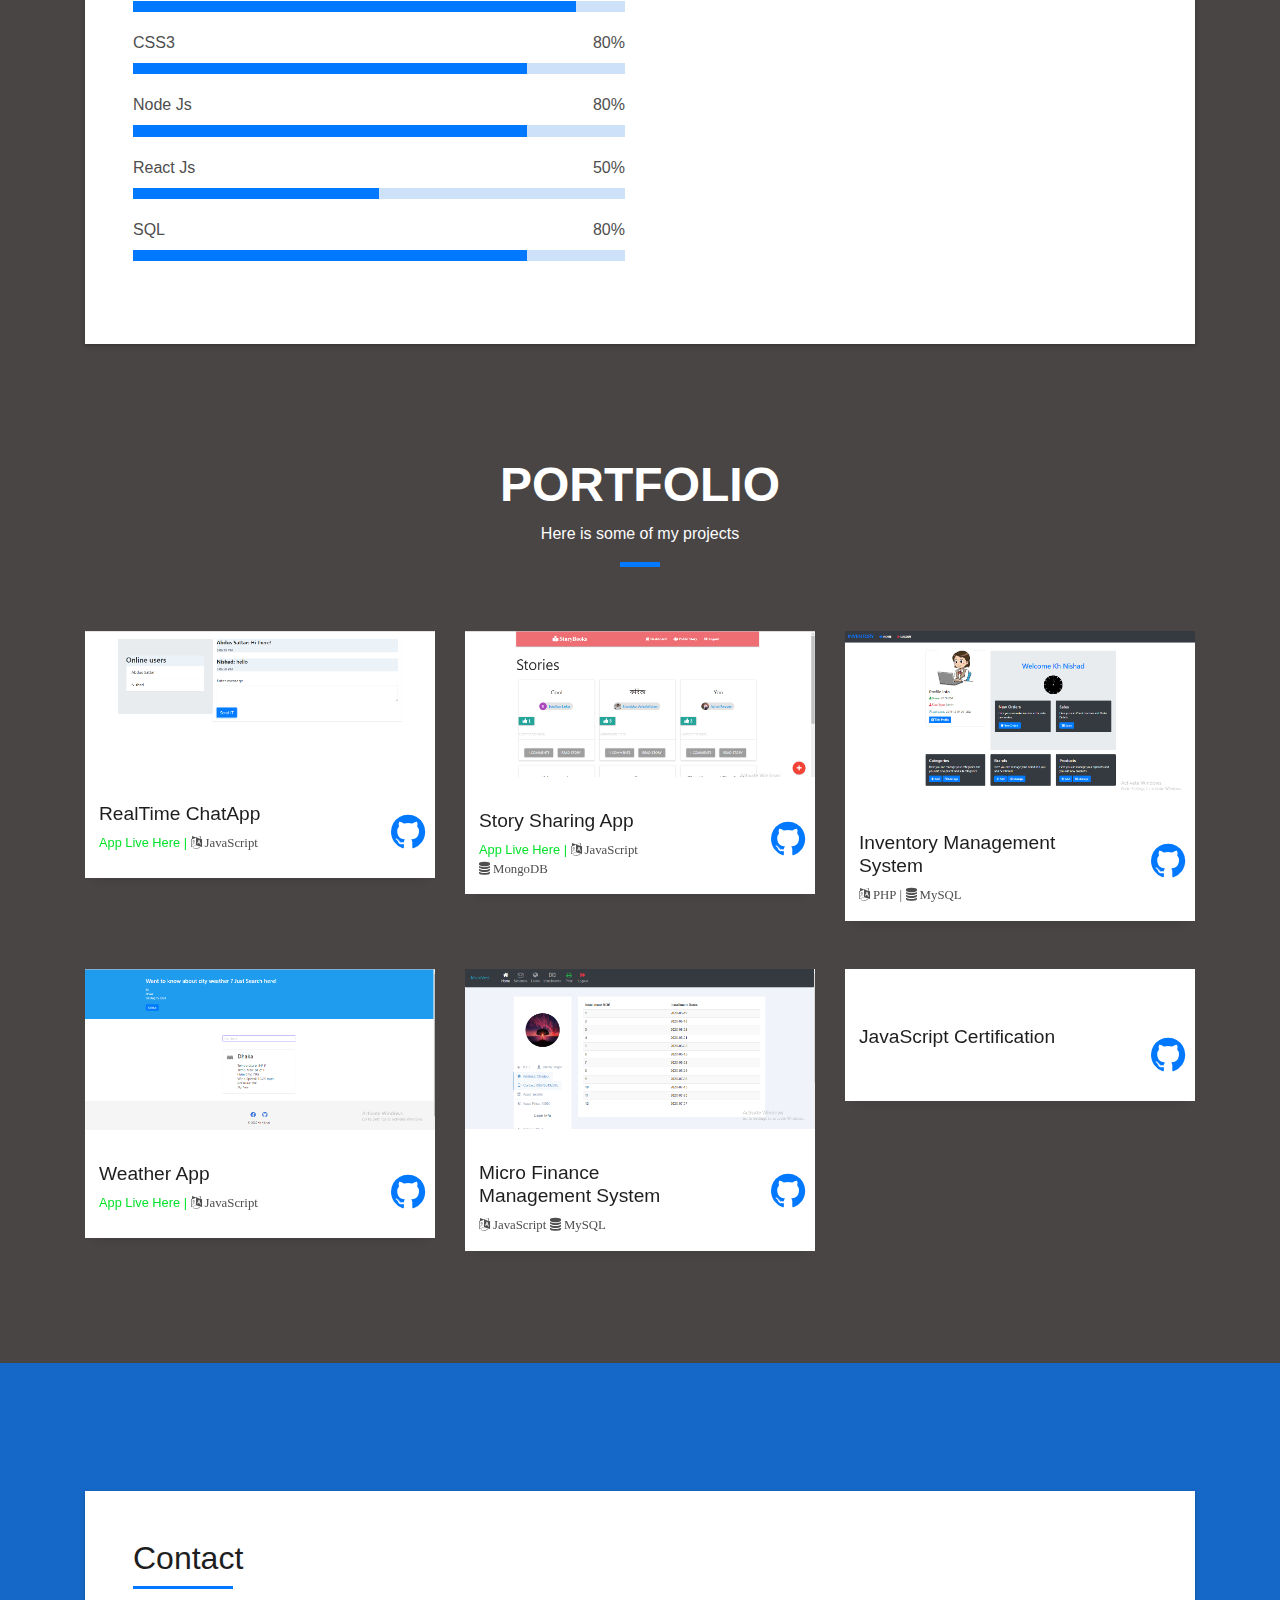
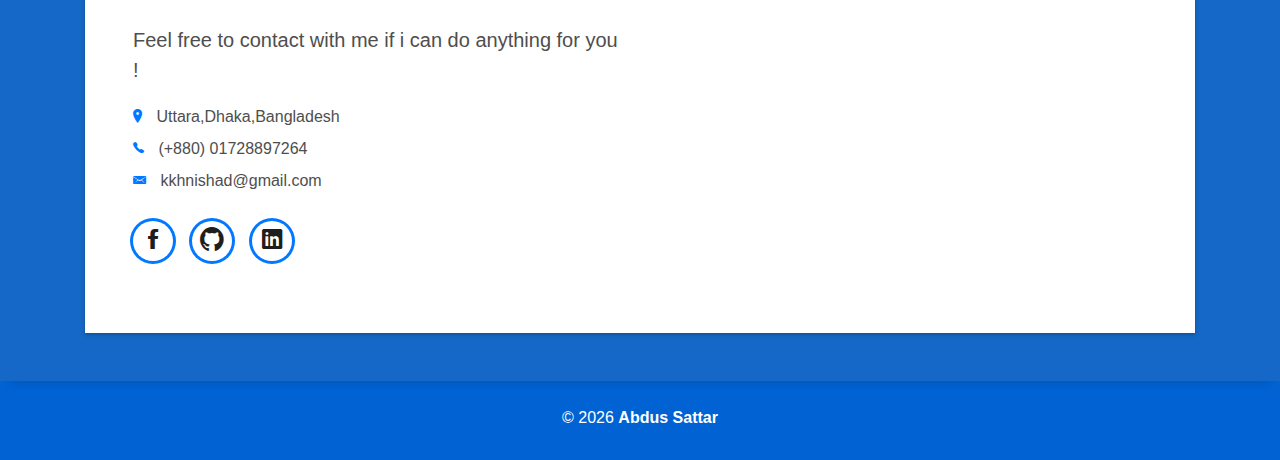
==== commit a8463339: "Update index.html" ====
--- a/index.html
+++ b/index.html
@@ -320,14 +320,16 @@
               <div class="work-content">
                 <div class="row">
                   <div class="col-sm-8">
-                    <h2 class="w-title">JavaScript Data Structure and Algorithms Certificate </h2>
+                    <h2 class="w-title">JavaScript Certification </h2>
                     <div class="w-more">
                       
 
                     </div>
                   </div>
-                  <div class="col-sm-4">
-                    
+                     <div class="col-sm-4">
+                    <div class="w-like">
+                      <a href="https://github.com/KhNishad/"> <span class="fa fa-github"></span></a>
+                    </div>
                   </div>
                 </div>
               </div>
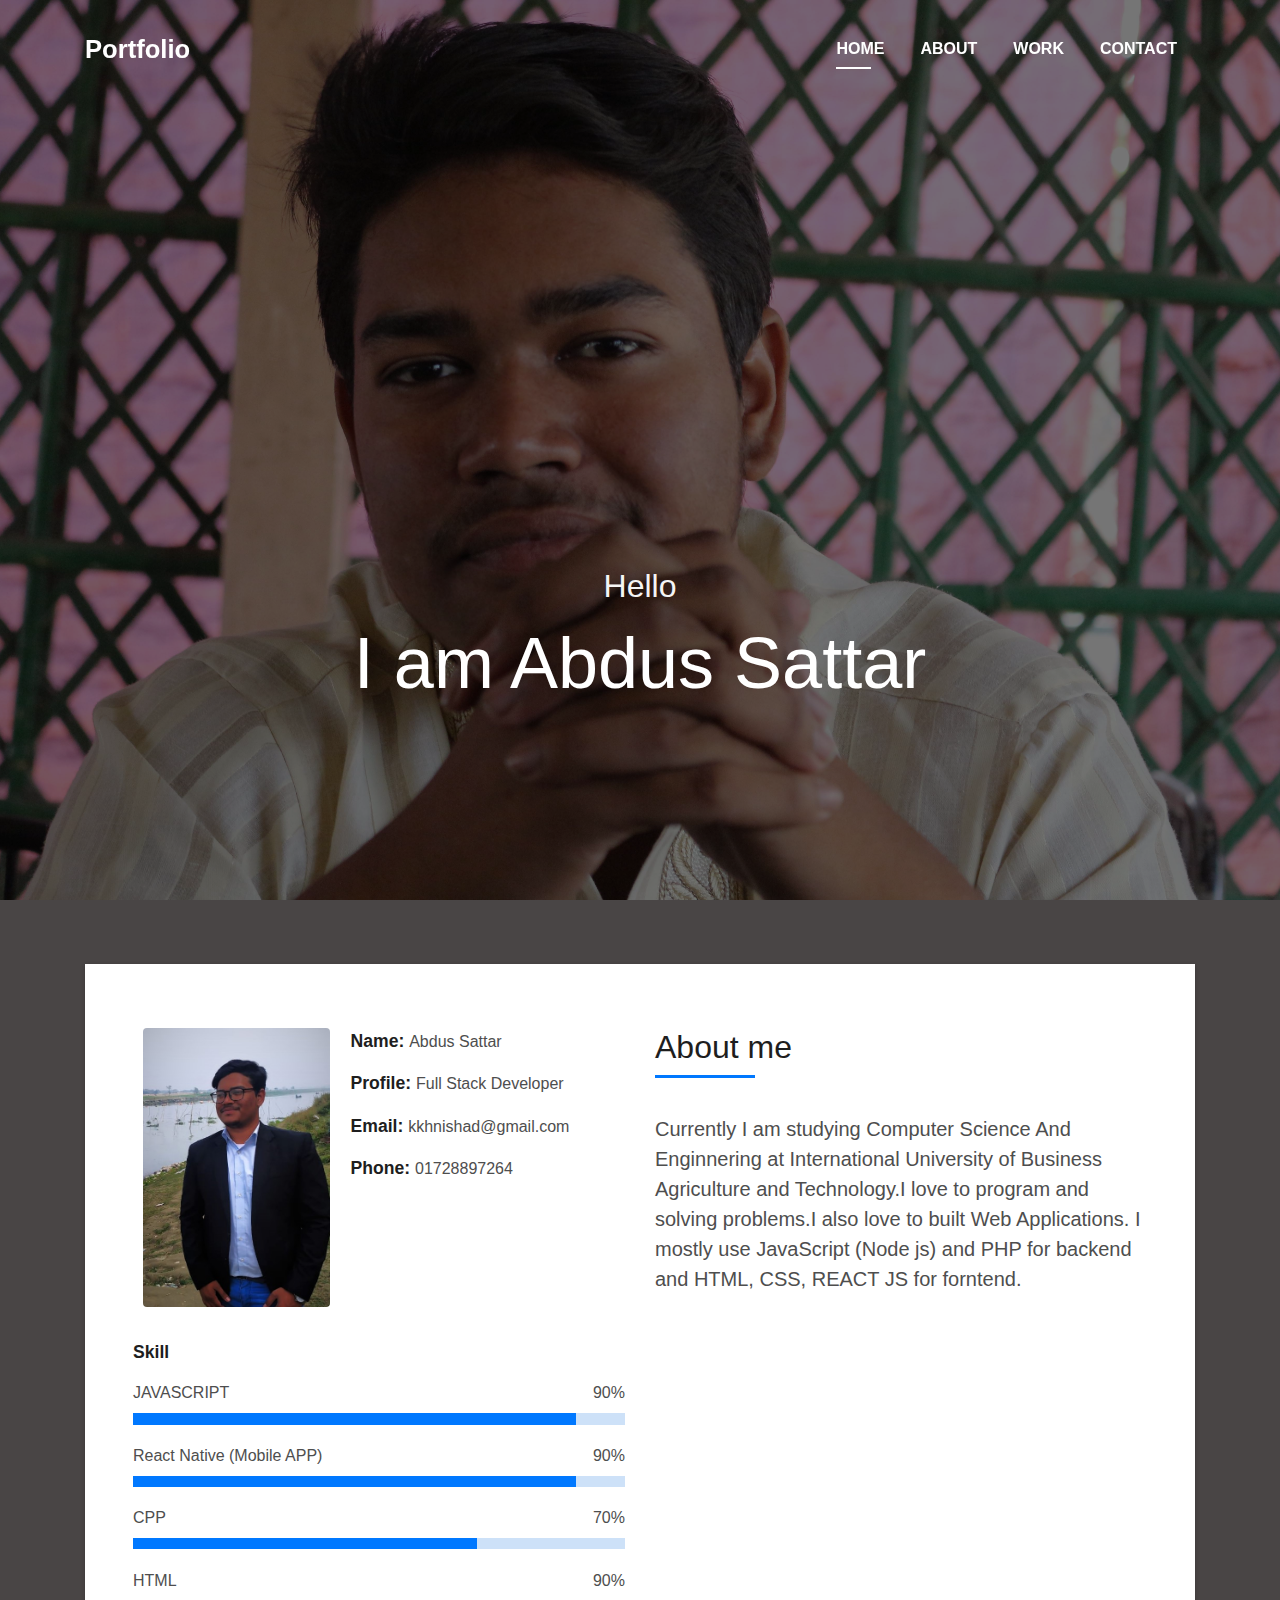
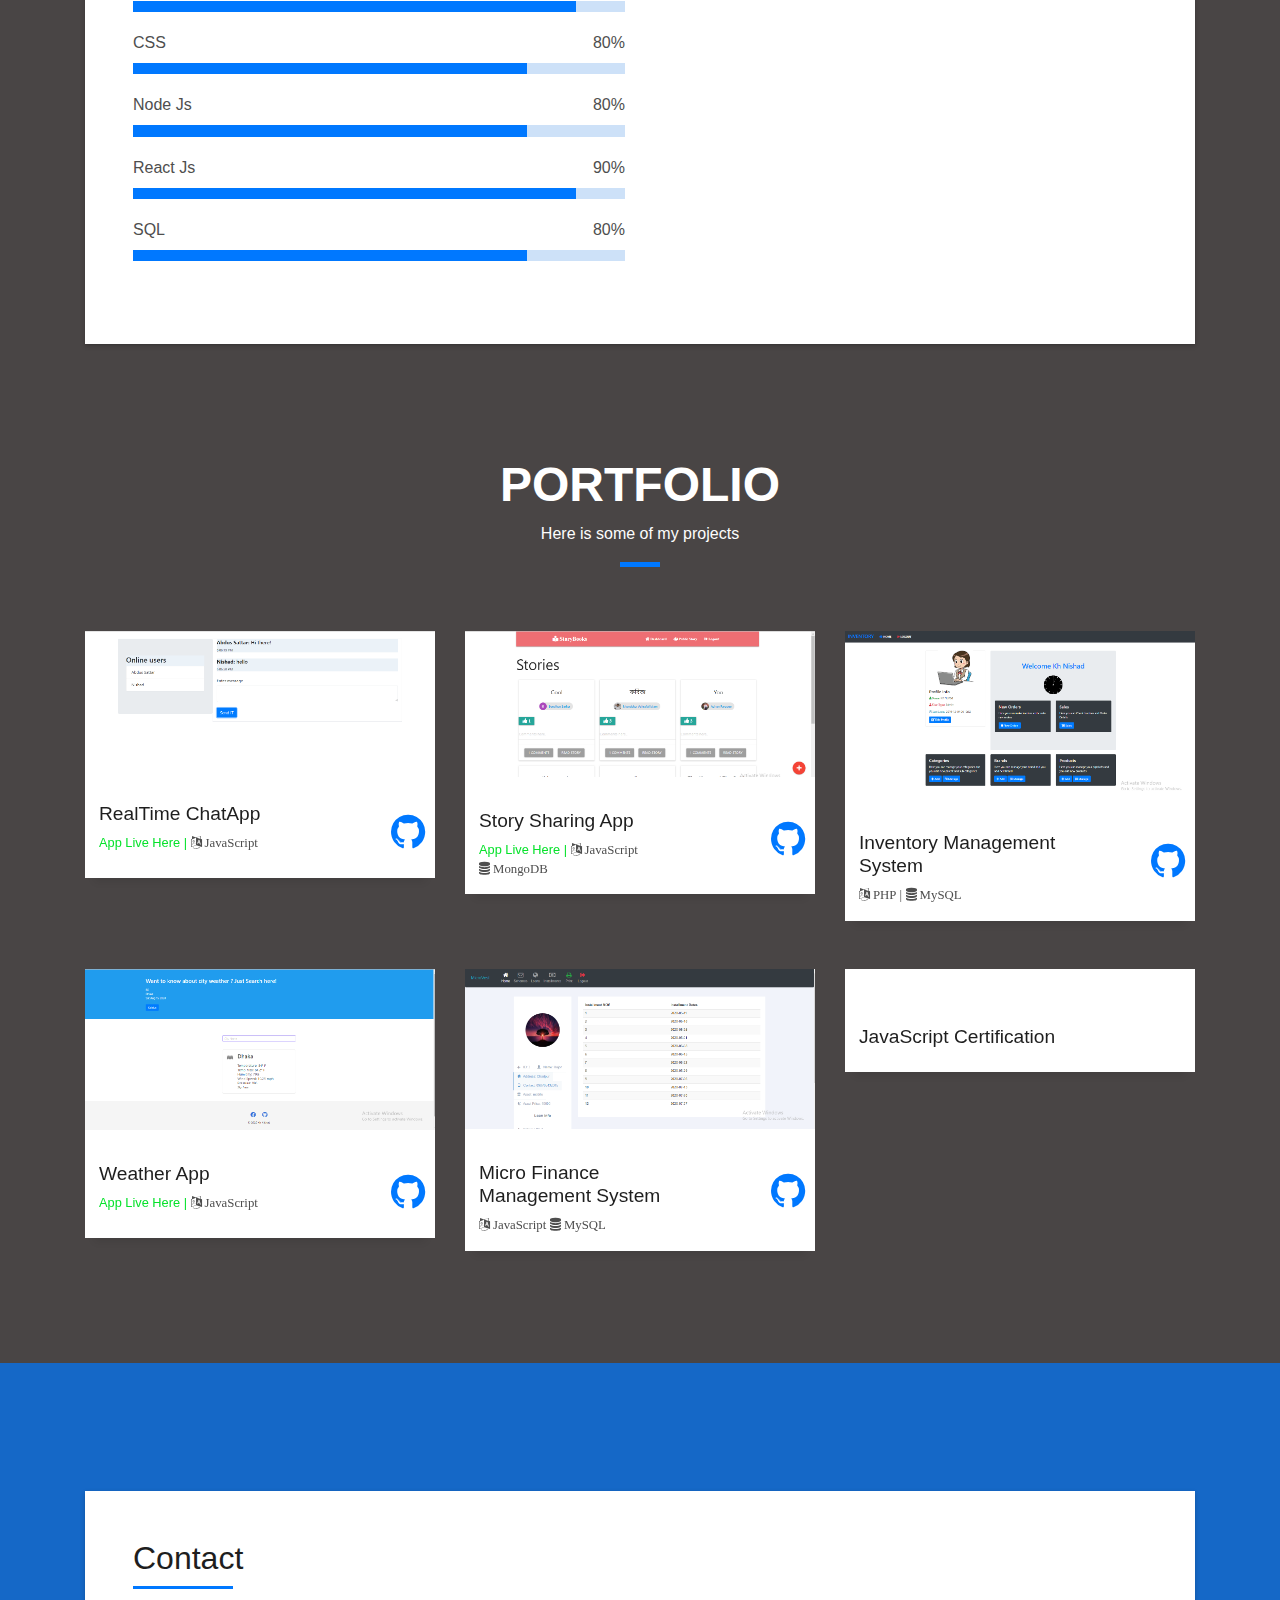
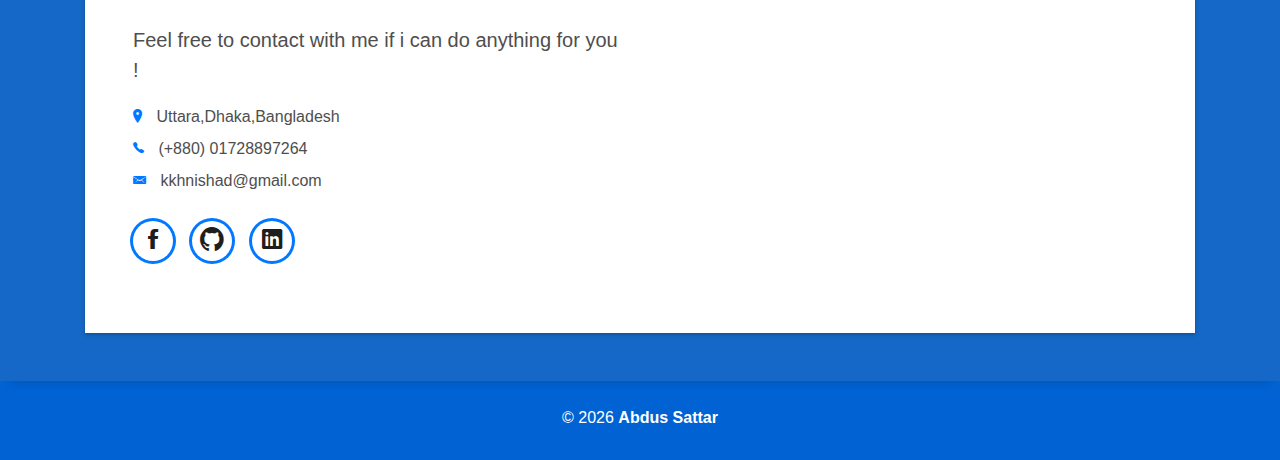
==== commit ff17caa7: "Update index.html" ====
--- a/index.html
+++ b/index.html
@@ -97,9 +97,9 @@
                     <div class="progress">
                       <div class="progress-bar" role="progressbar" style="width: 90%" aria-valuenow="90" aria-valuemin="0" aria-valuemax="100"></div>
                     </div>
-                    <span>PHP</span> <span class="pull-right">70%</span>
-                    <div class="progress">
-                      <div class="progress-bar" role="progressbar" style="width: 70%" aria-valuenow="50" aria-valuemin="0" aria-valuemax="100"></div>
+                    <span>React Native (Mobile APP)</span> <span class="pull-right">90%</span>
+                    <div class="progress">
+                      <div class="progress-bar" role="progressbar" style="width: 90%" aria-valuenow="90" aria-valuemin="0" aria-valuemax="100"></div>
                     </div>
                     <span>CPP</span> <span class="pull-right">70%</span>
                     <div class="progress">
@@ -110,7 +110,7 @@
                     <div class="progress">
                       <div class="progress-bar" role="progressbar" style="width: 90%;" aria-valuenow="85" aria-valuemin="0" aria-valuemax="100"></div>
                     </div>
-                    <span>CSS3</span> <span class="pull-right">80%</span>
+                    <span>CSS</span> <span class="pull-right">80%</span>
                     <div class="progress">
                       <div class="progress-bar" role="progressbar" style="width: 80%" aria-valuenow="75" aria-valuemin="0" aria-valuemax="100"></div>
                     </div>
@@ -119,9 +119,9 @@
                       <div class="progress-bar" role="progressbar" style="width: 80%" aria-valuenow="90" aria-valuemin="0"
                         aria-valuemax="100"></div>
                     </div>
-                    <span>React Js</span> <span class="pull-right">50%</span>
-                    <div class="progress">
-                      <div class="progress-bar" role="progressbar" style="width: 50%" aria-valuenow="50" aria-valuemin="0" aria-valuemax="100"></div>
+                    <span>React Js</span> <span class="pull-right">90%</span>
+                    <div class="progress">
+                      <div class="progress-bar" role="progressbar" style="width: 90%" aria-valuenow="90" aria-valuemin="0" aria-valuemax="100"></div>
                     </div>
                     <span>SQL</span> <span class="pull-right">80%</span>
                     <div class="progress">
@@ -327,9 +327,7 @@
                     </div>
                   </div>
                      <div class="col-sm-4">
-                    <div class="w-like">
-                      <a href="https://github.com/KhNishad/"> <span class="fa fa-github"></span></a>
-                    </div>
+                    
                   </div>
                 </div>
               </div>
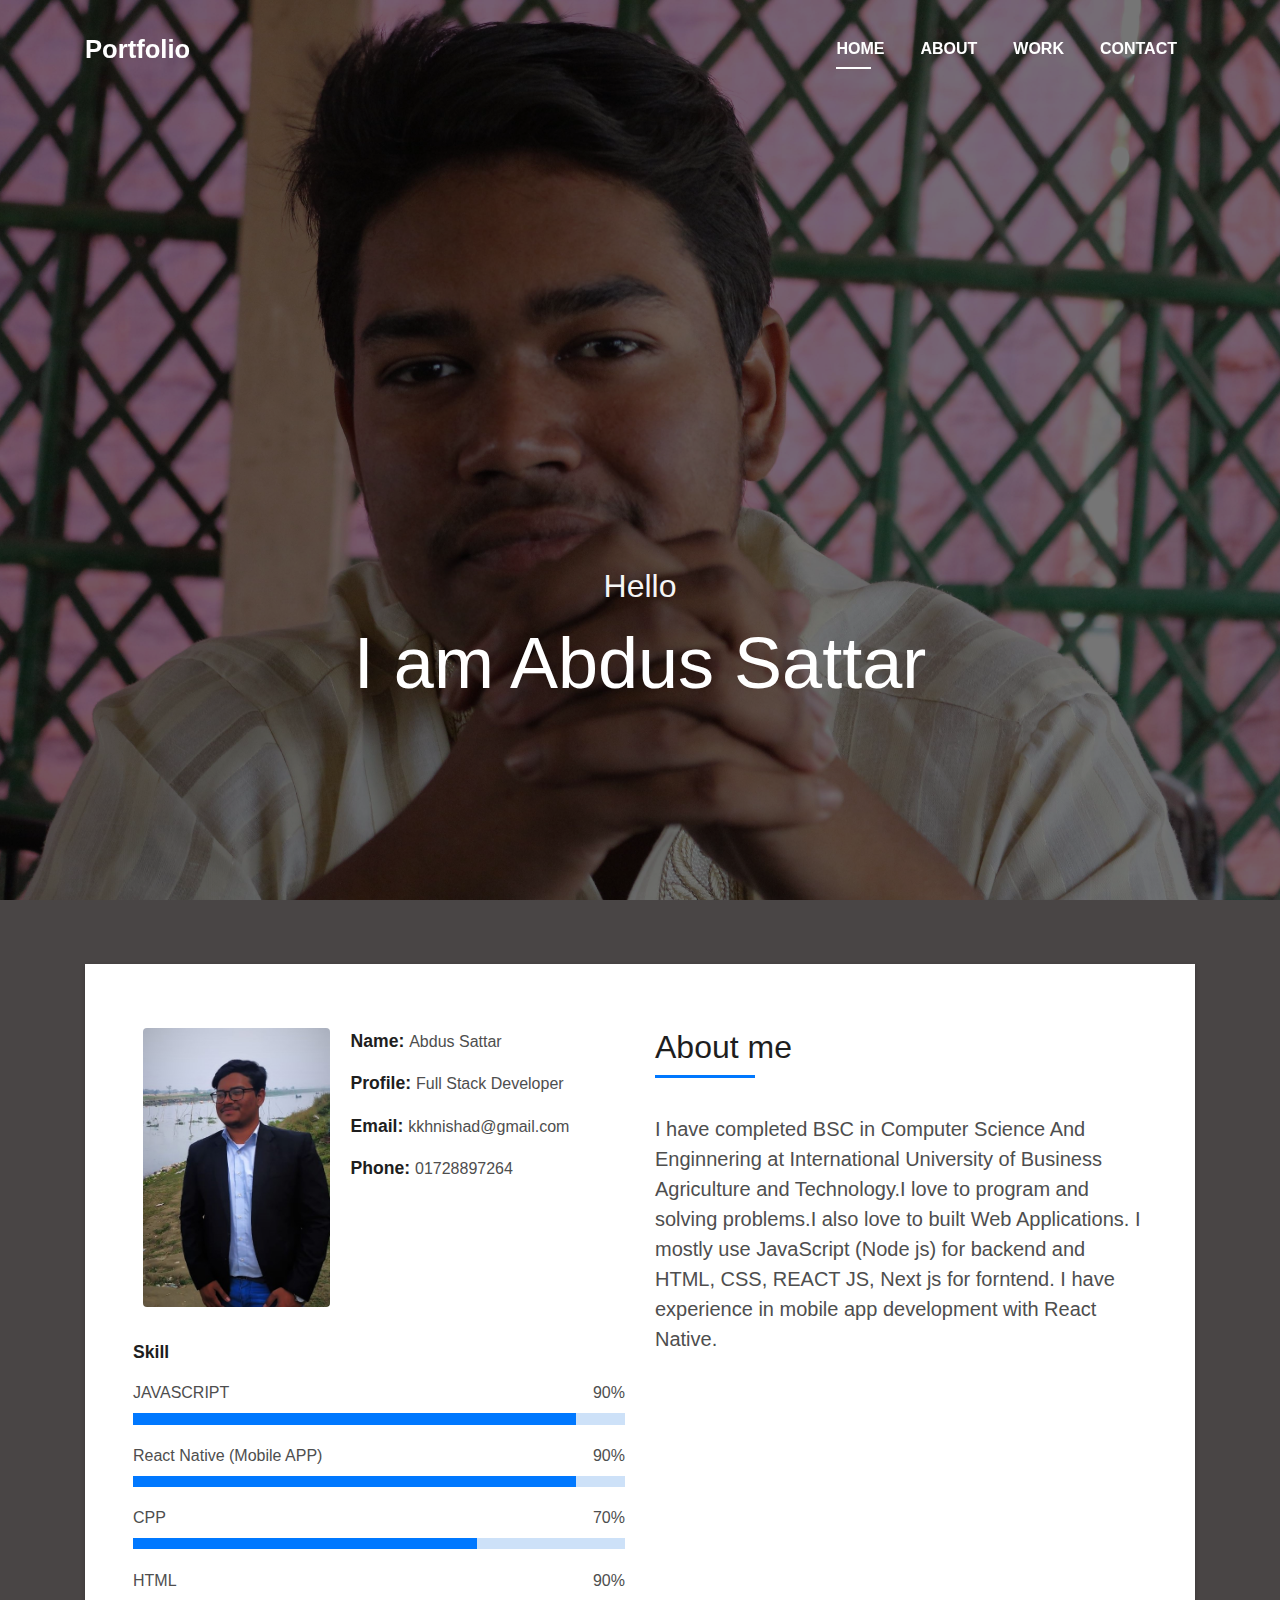
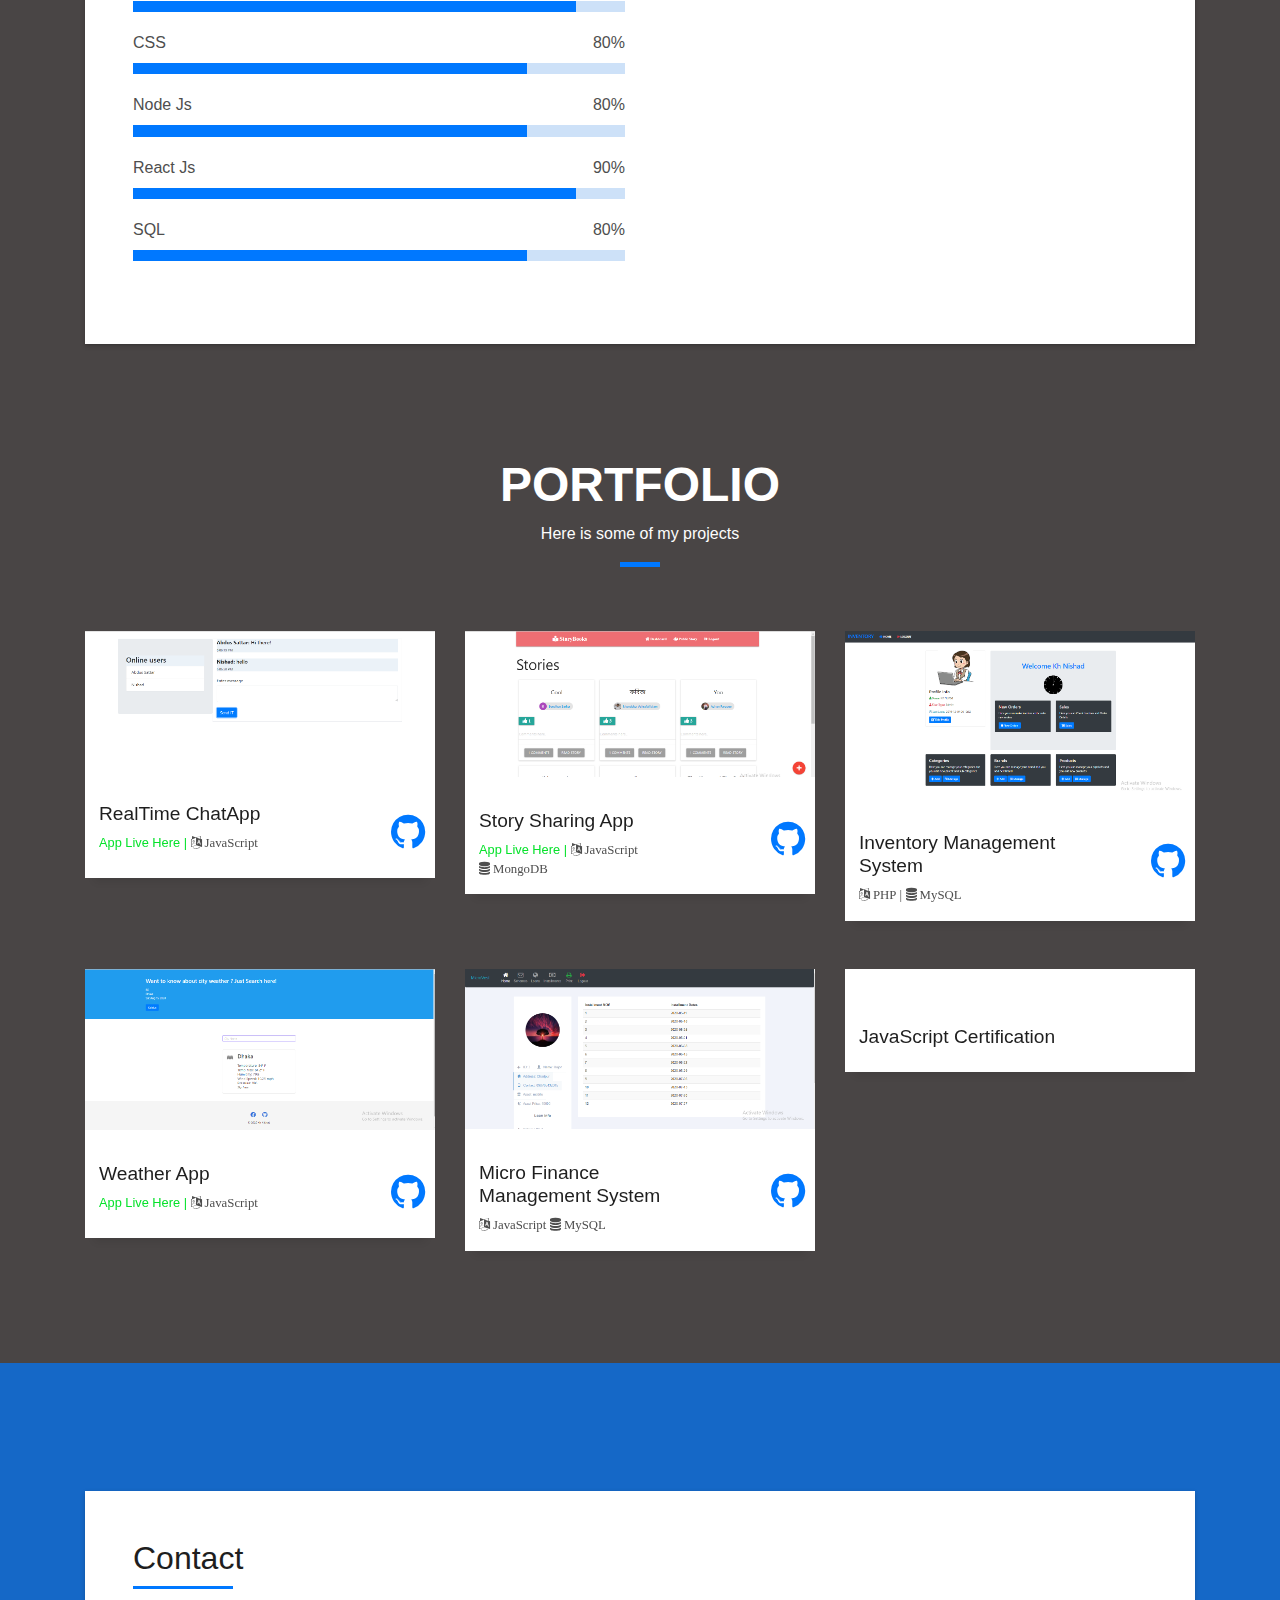
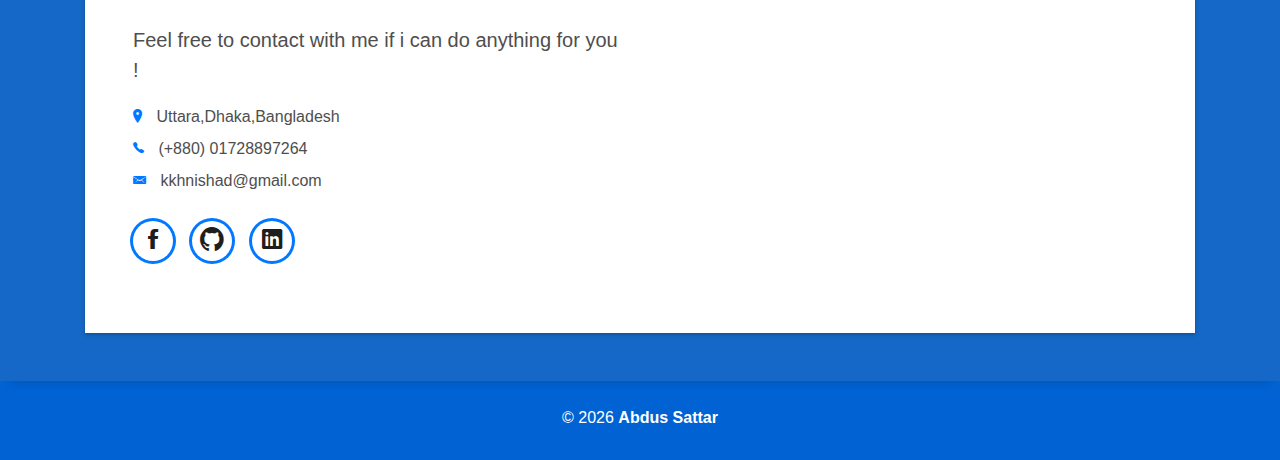
==== commit b10a9007: "Update index.html" ====
--- a/index.html
+++ b/index.html
@@ -141,8 +141,8 @@
                       </h5>
                     </div>
                     <p class="lead">
-                     Currently I am studying  Computer Science And Enginnering at International University of Business Agriculture and Technology.I love to program and solving problems.I also love to built Web Applications.
-                     I mostly use JavaScript (Node js) and PHP for backend and  HTML, CSS, REACT JS for forntend.
+                     I have completed BSC in  Computer Science And Enginnering at International University of Business Agriculture and Technology.I love to program and solving problems.I also love to built Web Applications.
+                     I mostly use JavaScript (Node js)  for backend and  HTML, CSS, REACT JS, Next js for forntend. I have experience in mobile app development with React Native.
                     </p>
                    
                    
